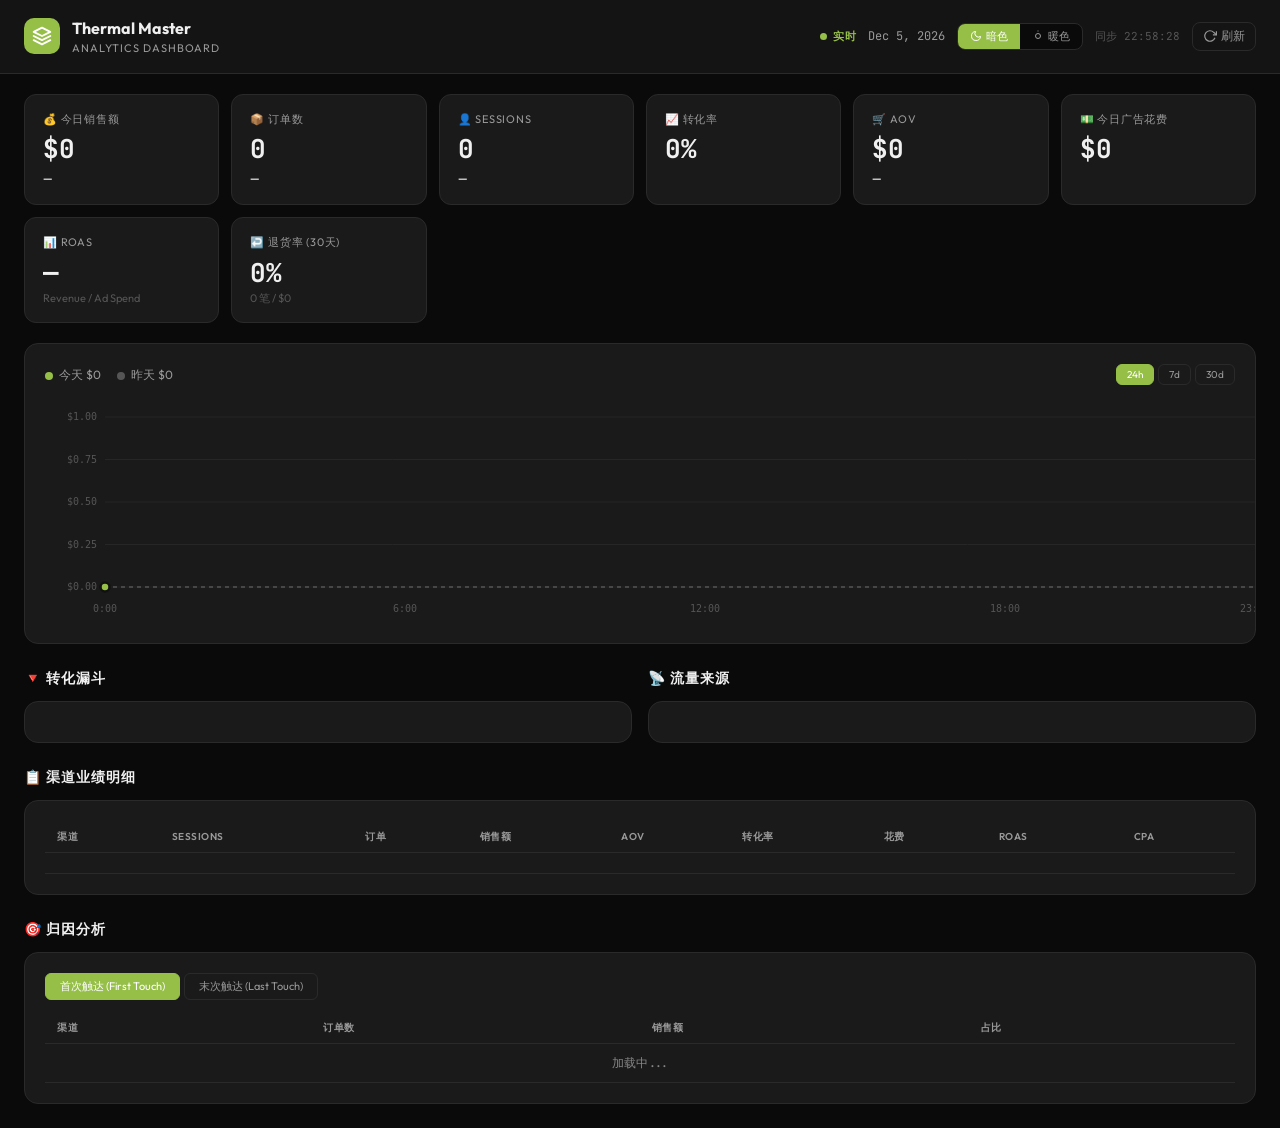
==== index.html @ 24738389 "Update index.html" ====
<!DOCTYPE html>
<html lang="zh-CN">
<head>
<meta charset="UTF-8">
<meta name="viewport" content="width=device-width, initial-scale=1.0">
<title>Thermal Master · 数据看板</title>
<meta name="description" content="Shopify Analytics Dashboard for Thermal Master">
<link rel="icon" href="data:image/svg+xml,<svg xmlns='http://www.w3.org/2000/svg' viewBox='0 0 32 32'><rect width='32' height='32' rx='8' fill='%2396bf48'/><text x='16' y='22' text-anchor='middle' fill='white' font-size='18' font-family='sans-serif'>T</text></svg>">
<link href="https://fonts.googleapis.com/css2?family=Outfit:wght@400;500;600;700;800&family=JetBrains+Mono:wght@500;600&display=swap" rel="stylesheet">
<style>
/* ============================================
   CSS Variables — Dark / Warm Themes
   ============================================ */
:root {
  --font-display: 'Outfit', sans-serif;
  --font-mono: 'JetBrains Mono', monospace;
}

[data-theme="dark"] {
  --bg-primary: #0a0a0a;
  --bg-secondary: #141414;
  --bg-card: #1a1a1a;
  --bg-card-hover: #222;
  --border: #2a2a2a;
  --text-primary: #f0f0f0;
  --text-secondary: #999;
  --text-tertiary: #555;
  --accent: #96bf48;
  --accent-bg: rgba(150,191,72,0.12);
  --red: #ef4444;
  --red-bg: rgba(239,68,68,0.12);
  --orange: #f59e0b;
  --orange-bg: rgba(245,158,11,0.12);
  --blue: #3b82f6;
  --blue-bg: rgba(59,130,246,0.12);
  --purple: #8b5cf6;
}

[data-theme="warm"] {
  --bg-primary: #faf7f2;
  --bg-secondary: #f3efe8;
  --bg-card: #ffffff;
  --bg-card-hover: #faf7f2;
  --border: #e8e0d4;
  --text-primary: #2d2418;
  --text-secondary: #8a7e6f;
  --text-tertiary: #bdb2a2;
  --accent: #7a9a3a;
  --accent-bg: rgba(122,154,58,0.10);
  --red: #c0392b;
  --red-bg: rgba(192,57,43,0.08);
  --orange: #d4780a;
  --orange-bg: rgba(212,120,10,0.08);
  --blue: #2e6bc4;
  --blue-bg: rgba(46,107,196,0.08);
  --purple: #7c3aed;
}

/* ============================================
   Base
   ============================================ */
*, *::before, *::after { box-sizing: border-box; margin: 0; padding: 0; }
body {
  font-family: var(--font-display);
  background: var(--bg-primary);
  color: var(--text-primary);
  line-height: 1.5;
  min-height: 100vh;
}

.container { max-width: 1280px; margin: 0 auto; padding: 0 24px; }

/* ============================================
   Header
   ============================================ */
.header {
  display: flex; align-items: center; justify-content: space-between;
  padding: 16px 24px;
  border-bottom: 1px solid var(--border);
  background: var(--bg-secondary);
  position: sticky; top: 0; z-index: 100;
}
.header-left { display: flex; align-items: center; gap: 12px; }
.logo {
  width: 36px; height: 36px; border-radius: 10px;
  background: var(--accent); display: flex; align-items: center; justify-content: center;
  color: #fff;
}
.header-title { font-size: 16px; font-weight: 700; }
.header-sub { font-size: 11px; color: var(--text-secondary); letter-spacing: 1px; text-transform: uppercase; }
.header-right { display: flex; align-items: center; gap: 12px; }

.live-indicator { display: flex; align-items: center; gap: 6px; }
.live-dot {
  width: 7px; height: 7px; border-radius: 50%; background: var(--accent);
  animation: pulse-dot 2s infinite;
}
@keyframes pulse-dot { 0%, 100% { opacity: 1; } 50% { opacity: 0.3; } }
.live-text { font-size: 11px; color: var(--accent); font-weight: 600; text-transform: uppercase; letter-spacing: 0.5px; }

.date-display { font-size: 12px; color: var(--text-secondary); font-family: var(--font-mono); }

.theme-switch { display: flex; background: var(--bg-primary); border-radius: 8px; overflow: hidden; border: 1px solid var(--border); }
.theme-btn {
  font-size: 11px; padding: 5px 12px; border: none; background: transparent;
  color: var(--text-secondary); cursor: pointer; display: flex; align-items: center; gap: 4px;
  font-family: var(--font-display); transition: all 0.2s;
}
.theme-btn.active { background: var(--accent); color: #fff; }

.sync-info { font-size: 11px; color: var(--text-tertiary); font-family: var(--font-mono); }
.refresh-btn {
  background: none; border: 1px solid var(--border); border-radius: 8px;
  color: var(--text-secondary); cursor: pointer; padding: 5px 10px; font-size: 12px;
  display: flex; align-items: center; gap: 4px; font-family: var(--font-display);
}
.refresh-btn:hover { border-color: var(--accent); color: var(--accent); }

/* ============================================
   KPI Cards
   ============================================ */
.kpi-grid {
  display: grid;
  grid-template-columns: repeat(auto-fill, minmax(180px, 1fr));
  gap: 12px;
  padding: 20px 0;
}
.kpi-card {
  background: var(--bg-card); border: 1px solid var(--border);
  border-radius: 12px; padding: 16px 18px;
  transition: border-color 0.2s;
}
.kpi-card:hover { border-color: var(--accent); }
.kpi-label { font-size: 11px; color: var(--text-secondary); text-transform: uppercase; letter-spacing: 0.8px; margin-bottom: 6px; }
.kpi-value { font-size: 26px; font-weight: 700; font-family: var(--font-mono); line-height: 1.2; }
.kpi-delta { font-size: 11px; font-weight: 600; margin-top: 4px; display: inline-block; }
.kpi-delta.up { color: var(--accent); }
.kpi-delta.up::before { content: '▲ '; font-size: 8px; }
.kpi-delta.down { color: var(--red); }
.kpi-delta.down::before { content: '▼ '; font-size: 8px; }
.kpi-sub { font-size: 11px; color: var(--text-tertiary); margin-top: 2px; }

/* Color-coded KPI values */
.kpi-value.good { color: var(--accent); }
.kpi-value.warn { color: var(--orange); }
.kpi-value.bad { color: var(--red); }

/* ============================================
   Section Panels
   ============================================ */
.section { margin-bottom: 24px; }
.section-header {
  display: flex; align-items: center; justify-content: space-between;
  margin-bottom: 12px;
}
.section-title { font-size: 14px; font-weight: 700; text-transform: uppercase; letter-spacing: 1px; }

.panel {
  background: var(--bg-card); border: 1px solid var(--border);
  border-radius: 14px; padding: 20px; overflow: hidden;
}

/* ============================================
   Chart Area
   ============================================ */
.chart-header { display: flex; align-items: center; justify-content: space-between; margin-bottom: 12px; }
.chart-legend { display: flex; gap: 16px; }
.chart-legend span { font-size: 12px; color: var(--text-secondary); }
.chart-legend .dot { display: inline-block; width: 8px; height: 8px; border-radius: 50%; margin-right: 6px; vertical-align: middle; }
.chart-legend .dot-today { background: var(--accent); }
.chart-legend .dot-yday { background: var(--text-tertiary); }

.chip-group { display: flex; gap: 4px; }
.chip {
  font-size: 10px; padding: 3px 10px; border-radius: 6px;
  border: 1px solid var(--border); background: transparent;
  color: var(--text-secondary); cursor: pointer; font-family: var(--font-display);
}
.chip.active { background: var(--accent); color: #fff; border-color: var(--accent); }

/* ============================================
   Funnel
   ============================================ */
.funnel-step { display: flex; align-items: center; gap: 12px; margin-bottom: 10px; }
.funnel-label { min-width: 90px; font-size: 12px; color: var(--text-secondary); text-align: right; }
.funnel-bar-wrap { flex: 1; height: 24px; background: var(--bg-secondary); border-radius: 6px; overflow: hidden; }
.funnel-bar { height: 100%; background: var(--accent); border-radius: 6px; transition: width 0.6s ease; min-width: 2%; }
.funnel-stats { display: flex; gap: 8px; min-width: 130px; font-size: 12px; }
.funnel-count { font-weight: 600; font-family: var(--font-mono); }
.funnel-pct { color: var(--text-secondary); }

/* ============================================
   Traffic / Channel Visualization
   ============================================ */
.traffic-row { display: flex; align-items: center; gap: 8px; margin-bottom: 8px; }
.traffic-dot { width: 10px; height: 10px; border-radius: 3px; flex-shrink: 0; }
.traffic-name { min-width: 100px; font-size: 12px; }
.traffic-bar-wrap { flex: 1; height: 16px; background: var(--bg-secondary); border-radius: 4px; overflow: hidden; }
.traffic-bar { height: 100%; border-radius: 4px; transition: width 0.5s ease; }
.traffic-pct { font-size: 12px; font-family: var(--font-mono); color: var(--text-secondary); min-width: 45px; text-align: right; }

/* ============================================
   Channel Table (with ROAS/CPA cols)
   ============================================ */
.table-scroll { overflow-x: auto; }
.data-table { width: 100%; border-collapse: collapse; font-size: 12px; }
.data-table th {
  text-align: left; padding: 8px 12px; font-weight: 600;
  color: var(--text-secondary); border-bottom: 1px solid var(--border);
  font-size: 10px; text-transform: uppercase; letter-spacing: 0.5px;
  white-space: nowrap;
}
.data-table td {
  padding: 10px 12px; border-bottom: 1px solid var(--border);
  font-family: var(--font-mono); white-space: nowrap;
}
.data-table tr:hover { background: var(--bg-card-hover); }
.data-table td.good { color: var(--accent); font-weight: 600; }
.data-table td.warn { color: var(--orange); font-weight: 600; }
.data-table td.bad { color: var(--red); font-weight: 600; }

/* ============================================
   Attribution Tabs
   ============================================ */
.attr-tabs { display: flex; gap: 4px; margin-bottom: 12px; }
.attr-tab-btn {
  font-size: 11px; padding: 5px 14px; border-radius: 6px;
  border: 1px solid var(--border); background: transparent;
  color: var(--text-secondary); cursor: pointer; font-family: var(--font-display);
}
.attr-tab-btn.active { background: var(--accent); color: #fff; border-color: var(--accent); }
.attr-tab-panel { display: none; }
.attr-tab-panel:first-of-type { display: block; }

/* ============================================
   Channel Spend Mini List (in KPI area)
   ============================================ */
.spend-row { display: flex; justify-content: space-between; padding: 3px 0; font-size: 11px; }
.spend-channel { color: var(--text-secondary); }
.spend-amount { font-family: var(--font-mono); font-weight: 600; }

/* ============================================
   Two-Column Layout
   ============================================ */
.grid-2 { display: grid; grid-template-columns: 1fr 1fr; gap: 16px; }
@media (max-width: 768px) {
  .grid-2 { grid-template-columns: 1fr; }
  .kpi-grid { grid-template-columns: repeat(2, 1fr); }
}

/* ============================================
   Loading
   ============================================ */
.loading-placeholder {
  height: 60px; background: var(--bg-secondary); border-radius: 8px;
  animation: shimmer 1.5s infinite;
}
@keyframes shimmer {
  0% { opacity: 0.5; }
  50% { opacity: 0.8; }
  100% { opacity: 0.5; }
}
</style>
</head>
<body data-theme="dark">

<!-- ============================================
     Header
     ============================================ -->
<header class="header">
  <div class="header-left">
    <div class="logo">
      <svg width="20" height="20" viewBox="0 0 24 24" fill="none" stroke="currentColor" stroke-width="2.2" stroke-linecap="round" stroke-linejoin="round"><path d="M12 2L2 7l10 5 10-5-10-5z"/><path d="M2 17l10 5 10-5"/><path d="M2 12l10 5 10-5"/></svg>
    </div>
    <div>
      <div class="header-title">Thermal Master</div>
      <div class="header-sub">Analytics Dashboard</div>
    </div>
  </div>
  <div class="header-right">
    <div class="live-indicator">
      <span class="live-dot"></span>
      <span class="live-text">实时</span>
    </div>
    <div class="date-display" id="dateDisplay"></div>
    <div class="theme-switch">
      <button class="theme-btn active" data-t="dark" onclick="setTheme('dark')">
        <svg width="12" height="12" viewBox="0 0 24 24" fill="none" stroke="currentColor" stroke-width="2"><path d="M21 12.79A9 9 0 1 1 11.21 3 7 7 0 0 0 21 12.79z"/></svg>
        暗色
      </button>
      <button class="theme-btn" data-t="warm" onclick="setTheme('warm')">
        <svg width="12" height="12" viewBox="0 0 24 24" fill="none" stroke="currentColor" stroke-width="2"><circle cx="12" cy="12" r="5"/><line x1="12" y1="1" x2="12" y2="3"/></svg>
        暖色
      </button>
    </div>
    <span class="sync-info">同步 <span id="lastSync">--:--</span></span>
    <button class="refresh-btn" onclick="refreshDashboard()">
      <svg class="refresh-icon" width="14" height="14" viewBox="0 0 24 24" fill="none" stroke="currentColor" stroke-width="2"><polyline points="23 4 23 10 17 10"/><path d="M20.49 15a9 9 0 1 1-2.12-9.36L23 10"/></svg>
      刷新
    </button>
  </div>
</header>

<div class="container">

  <!-- ============================================
       KPI Cards — Row 1: Core Metrics
       ============================================ -->
  <div class="kpi-grid">
    <div class="kpi-card">
      <div class="kpi-label">💰 今日销售额</div>
      <div class="kpi-value" id="kpiRevenue">$0</div>
      <div class="kpi-delta" id="kpiRevenueDelta">—</div>
    </div>
    <div class="kpi-card">
      <div class="kpi-label">📦 订单数</div>
      <div class="kpi-value" id="kpiOrders">0</div>
      <div class="kpi-delta" id="kpiOrdersDelta">—</div>
    </div>
    <div class="kpi-card">
      <div class="kpi-label">👤 Sessions</div>
      <div class="kpi-value" id="kpiSessions">0</div>
      <div class="kpi-delta" id="kpiSessionsDelta">—</div>
    </div>
    <div class="kpi-card">
      <div class="kpi-label">📈 转化率</div>
      <div class="kpi-value" id="kpiCR">0%</div>
    </div>
    <div class="kpi-card">
      <div class="kpi-label">🛒 AOV</div>
      <div class="kpi-value" id="kpiAOV">$0</div>
      <div class="kpi-delta" id="kpiAOVDelta">—</div>
    </div>

    <!-- New: Ad Spend -->
    <div class="kpi-card">
      <div class="kpi-label">💵 今日广告花费</div>
      <div class="kpi-value" id="kpiAdSpend">$0</div>
      <div id="channelSpendList" style="margin-top: 8px;"></div>
    </div>

    <!-- New: ROAS -->
    <div class="kpi-card">
      <div class="kpi-label">📊 ROAS</div>
      <div class="kpi-value" id="kpiROAS">—</div>
      <div class="kpi-sub">Revenue / Ad Spend</div>
    </div>

    <!-- New: Refund Rate -->
    <div class="kpi-card">
      <div class="kpi-label">↩️ 退货率 (30天)</div>
      <div class="kpi-value" id="kpiRefundRate">0%</div>
      <div class="kpi-sub" id="kpiRefundCount">0 笔 / $0</div>
    </div>
  </div>

  <!-- ============================================
       Sales Chart
       ============================================ -->
  <div class="section">
    <div class="panel">
      <div class="chart-header">
        <div class="chart-legend">
          <span><span class="dot dot-today"></span><span id="legendToday">今天 $0</span></span>
          <span><span class="dot dot-yday"></span><span id="legendYday">昨天 $0</span></span>
        </div>
        <div class="chip-group">
          <button class="chip active" onclick="setChartRange(this,'24h')">24h</button>
          <button class="chip" onclick="setChartRange(this,'7d')">7d</button>
          <button class="chip" onclick="setChartRange(this,'30d')">30d</button>
        </div>
      </div>
      <canvas id="salesChart"></canvas>
    </div>
  </div>

  <!-- ============================================
       Funnel + Traffic (side by side)
       ============================================ -->
  <div class="grid-2">
    <!-- Funnel -->
    <div class="section">
      <div class="section-header">
        <div class="section-title">🔻 转化漏斗</div>
      </div>
      <div class="panel">
        <div id="funnelBars">
          <div class="loading-placeholder"></div>
        </div>
      </div>
    </div>

    <!-- Traffic Sources -->
    <div class="section">
      <div class="section-header">
        <div class="section-title">📡 流量来源</div>
      </div>
      <div class="panel">
        <div id="trafficDonut">
          <div class="loading-placeholder"></div>
        </div>
      </div>
    </div>
  </div>

  <!-- ============================================
       Channel Performance Table (with ROAS / CPA)
       ============================================ -->
  <div class="section">
    <div class="section-header">
      <div class="section-title">📋 渠道业绩明细</div>
    </div>
    <div class="panel">
      <div class="table-scroll">
        <table class="data-table">
          <thead>
            <tr>
              <th>渠道</th>
              <th>Sessions</th>
              <th>订单</th>
              <th>销售额</th>
              <th>AOV</th>
              <th>转化率</th>
              <th>花费</th>
              <th>ROAS</th>
              <th>CPA</th>
            </tr>
          </thead>
          <tbody id="channelTableBody">
            <tr><td colspan="9"><div class="loading-placeholder"></div></td></tr>
          </tbody>
        </table>
      </div>
    </div>
  </div>

  <!-- ============================================
       Attribution Analysis (First / Last Touch)
       ============================================ -->
  <div class="section">
    <div class="section-header">
      <div class="section-title">🎯 归因分析</div>
    </div>
    <div class="panel">
      <div class="attr-tabs">
        <button class="attr-tab-btn active" onclick="switchAttrTab(this,'first')">首次触达 (First Touch)</button>
        <button class="attr-tab-btn" onclick="switchAttrTab(this,'last')">末次触达 (Last Touch)</button>
      </div>

      <div id="attrPanel_first" class="attr-tab-panel" style="display:block;">
        <table class="data-table">
          <thead>
            <tr><th>渠道</th><th>订单数</th><th>销售额</th><th>占比</th></tr>
          </thead>
          <tbody id="firstTouchBody">
            <tr><td colspan="4" style="text-align:center;opacity:0.5">加载中...</td></tr>
          </tbody>
        </table>
      </div>

      <div id="attrPanel_last" class="attr-tab-panel">
        <table class="data-table">
          <thead>
            <tr><th>渠道</th><th>订单数</th><th>销售额</th><th>占比</th></tr>
          </thead>
          <tbody id="lastTouchBody">
            <tr><td colspan="4" style="text-align:center;opacity:0.5">加载中...</td></tr>
          </tbody>
        </table>
      </div>
    </div>
  </div>

</div><!-- /.container -->

<script src="app.js"></script>
</body>
</html>
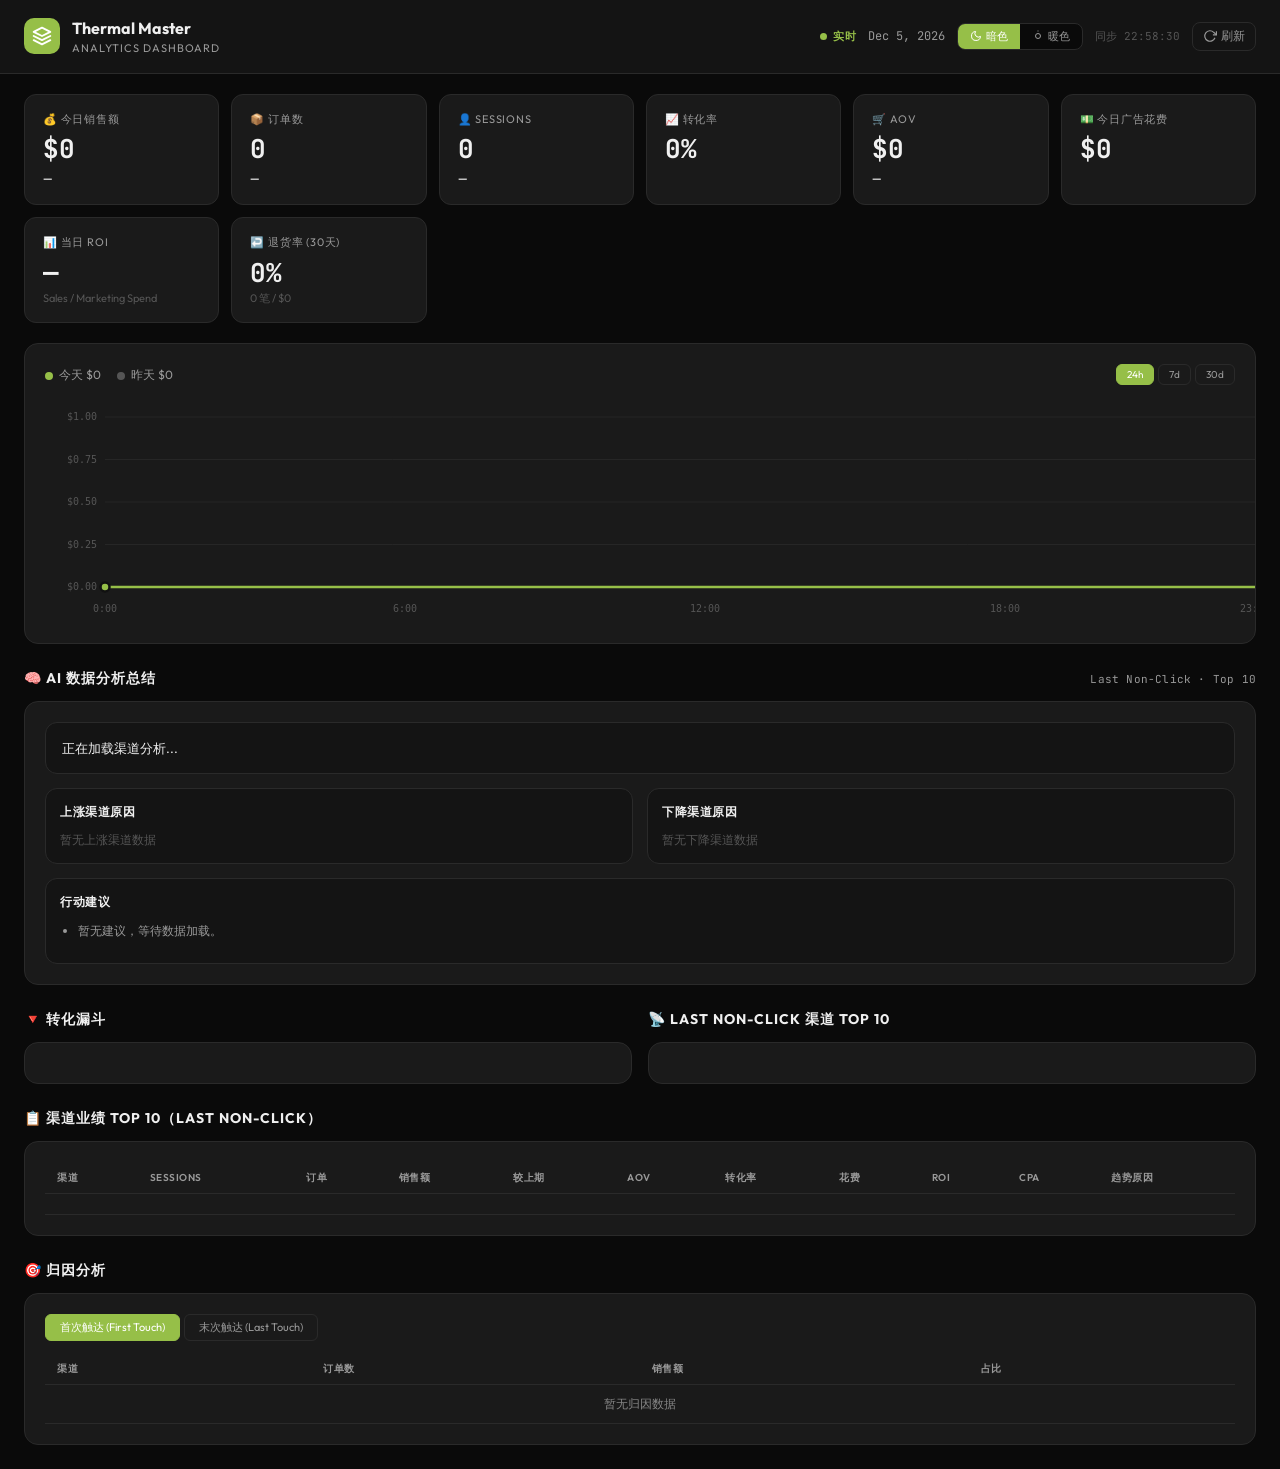
==== commit cc3edc3c: "523 Updated various sections for AI analysis and KPI display, including translations and layout adju" ====
--- a/index.html
+++ b/index.html
@@ -248,6 +248,107 @@
   .kpi-grid { grid-template-columns: repeat(2, 1fr); }
 }
 
+
+/* ============================================
+   AI Analysis Panel
+   ============================================ */
+.section-note {
+  font-size: 11px;
+  color: var(--text-secondary);
+  font-family: var(--font-mono);
+  letter-spacing: 0.2px;
+}
+.analysis-summary {
+  padding: 14px 16px;
+  border: 1px solid var(--border);
+  border-radius: 12px;
+  background: var(--bg-secondary);
+  color: var(--text-primary);
+  font-size: 13px;
+  line-height: 1.7;
+  margin-bottom: 14px;
+}
+.analysis-grid {
+  display: grid;
+  grid-template-columns: 1fr 1fr;
+  gap: 14px;
+  margin-bottom: 14px;
+}
+.analysis-card {
+  border: 1px solid var(--border);
+  background: var(--bg-secondary);
+  border-radius: 12px;
+  padding: 14px;
+}
+.analysis-title {
+  font-size: 12px;
+  font-weight: 700;
+  color: var(--text-primary);
+  margin-bottom: 10px;
+  text-transform: uppercase;
+  letter-spacing: 0.6px;
+}
+.analysis-list {
+  display: flex;
+  flex-direction: column;
+  gap: 10px;
+}
+.analysis-item {
+  border-left: 3px solid var(--border);
+  padding-left: 10px;
+}
+.analysis-item.up { border-left-color: var(--accent); }
+.analysis-item.down { border-left-color: var(--red); }
+.analysis-item-head {
+  display: flex;
+  align-items: center;
+  justify-content: space-between;
+  gap: 8px;
+  margin-bottom: 4px;
+}
+.analysis-channel {
+  font-size: 13px;
+  font-weight: 700;
+}
+.analysis-change {
+  font-family: var(--font-mono);
+  font-size: 12px;
+  font-weight: 700;
+}
+.analysis-change.up { color: var(--accent); }
+.analysis-change.down { color: var(--red); }
+.analysis-detail {
+  font-size: 12px;
+  color: var(--text-secondary);
+  line-height: 1.6;
+}
+.analysis-actions {
+  border: 1px solid var(--border);
+  background: var(--bg-secondary);
+  border-radius: 12px;
+  padding: 14px;
+}
+.analysis-actions ul {
+  padding-left: 18px;
+}
+.analysis-actions li {
+  margin-bottom: 8px;
+  font-size: 12px;
+  color: var(--text-secondary);
+  line-height: 1.6;
+}
+.analysis-empty {
+  color: var(--text-tertiary);
+  font-size: 12px;
+}
+.delta-up { color: var(--accent); font-weight: 700; }
+.delta-down { color: var(--red); font-weight: 700; }
+.delta-flat { color: var(--text-secondary); }
+
+@media (max-width: 768px) {
+  .analysis-grid { grid-template-columns: 1fr; }
+}
+
 /* ============================================
    Loading
    ============================================ */
@@ -341,9 +442,9 @@
 
     <!-- New: ROAS -->
     <div class="kpi-card">
-      <div class="kpi-label">📊 ROAS</div>
+      <div class="kpi-label">📊 当日 ROI</div>
       <div class="kpi-value" id="kpiROAS">—</div>
-      <div class="kpi-sub">Revenue / Ad Spend</div>
+      <div class="kpi-sub">Sales / Marketing Spend</div>
     </div>
 
     <!-- New: Refund Rate -->
@@ -375,6 +476,42 @@
   </div>
 
   <!-- ============================================
+       AI Data Analysis
+       ============================================ -->
+  <div class="section" id="aiAnalysisSection">
+    <div class="section-header">
+      <div class="section-title">🧠 AI 数据分析总结</div>
+      <div class="section-note" id="analysisModel">Last Non-Click · Top 10</div>
+    </div>
+    <div class="panel">
+      <div class="analysis-summary" id="aiSummaryText">正在加载渠道分析...</div>
+
+      <div class="analysis-grid">
+        <div class="analysis-card">
+          <div class="analysis-title">上涨渠道原因</div>
+          <div class="analysis-list" id="aiRisingList">
+            <div class="analysis-empty">暂无上涨渠道数据</div>
+          </div>
+        </div>
+
+        <div class="analysis-card">
+          <div class="analysis-title">下降渠道原因</div>
+          <div class="analysis-list" id="aiFallingList">
+            <div class="analysis-empty">暂无下降渠道数据</div>
+          </div>
+        </div>
+      </div>
+
+      <div class="analysis-actions">
+        <div class="analysis-title">行动建议</div>
+        <ul id="aiActionList">
+          <li>暂无建议，等待数据加载。</li>
+        </ul>
+      </div>
+    </div>
+  </div>
+
+  <!-- ============================================
        Funnel + Traffic (side by side)
        ============================================ -->
   <div class="grid-2">
@@ -393,7 +530,7 @@
     <!-- Traffic Sources -->
     <div class="section">
       <div class="section-header">
-        <div class="section-title">📡 流量来源</div>
+        <div class="section-title">📡 Last Non-Click 渠道 Top 10</div>
       </div>
       <div class="panel">
         <div id="trafficDonut">
@@ -408,7 +545,7 @@
        ============================================ -->
   <div class="section">
     <div class="section-header">
-      <div class="section-title">📋 渠道业绩明细</div>
+      <div class="section-title">📋 渠道业绩 Top 10（Last Non-Click）</div>
     </div>
     <div class="panel">
       <div class="table-scroll">
@@ -419,15 +556,17 @@
               <th>Sessions</th>
               <th>订单</th>
               <th>销售额</th>
+              <th>较上期</th>
               <th>AOV</th>
               <th>转化率</th>
               <th>花费</th>
-              <th>ROAS</th>
+              <th>ROI</th>
               <th>CPA</th>
+              <th>趋势原因</th>
             </tr>
           </thead>
           <tbody id="channelTableBody">
-            <tr><td colspan="9"><div class="loading-placeholder"></div></td></tr>
+            <tr><td colspan="11"><div class="loading-placeholder"></div></td></tr>
           </tbody>
         </table>
       </div>
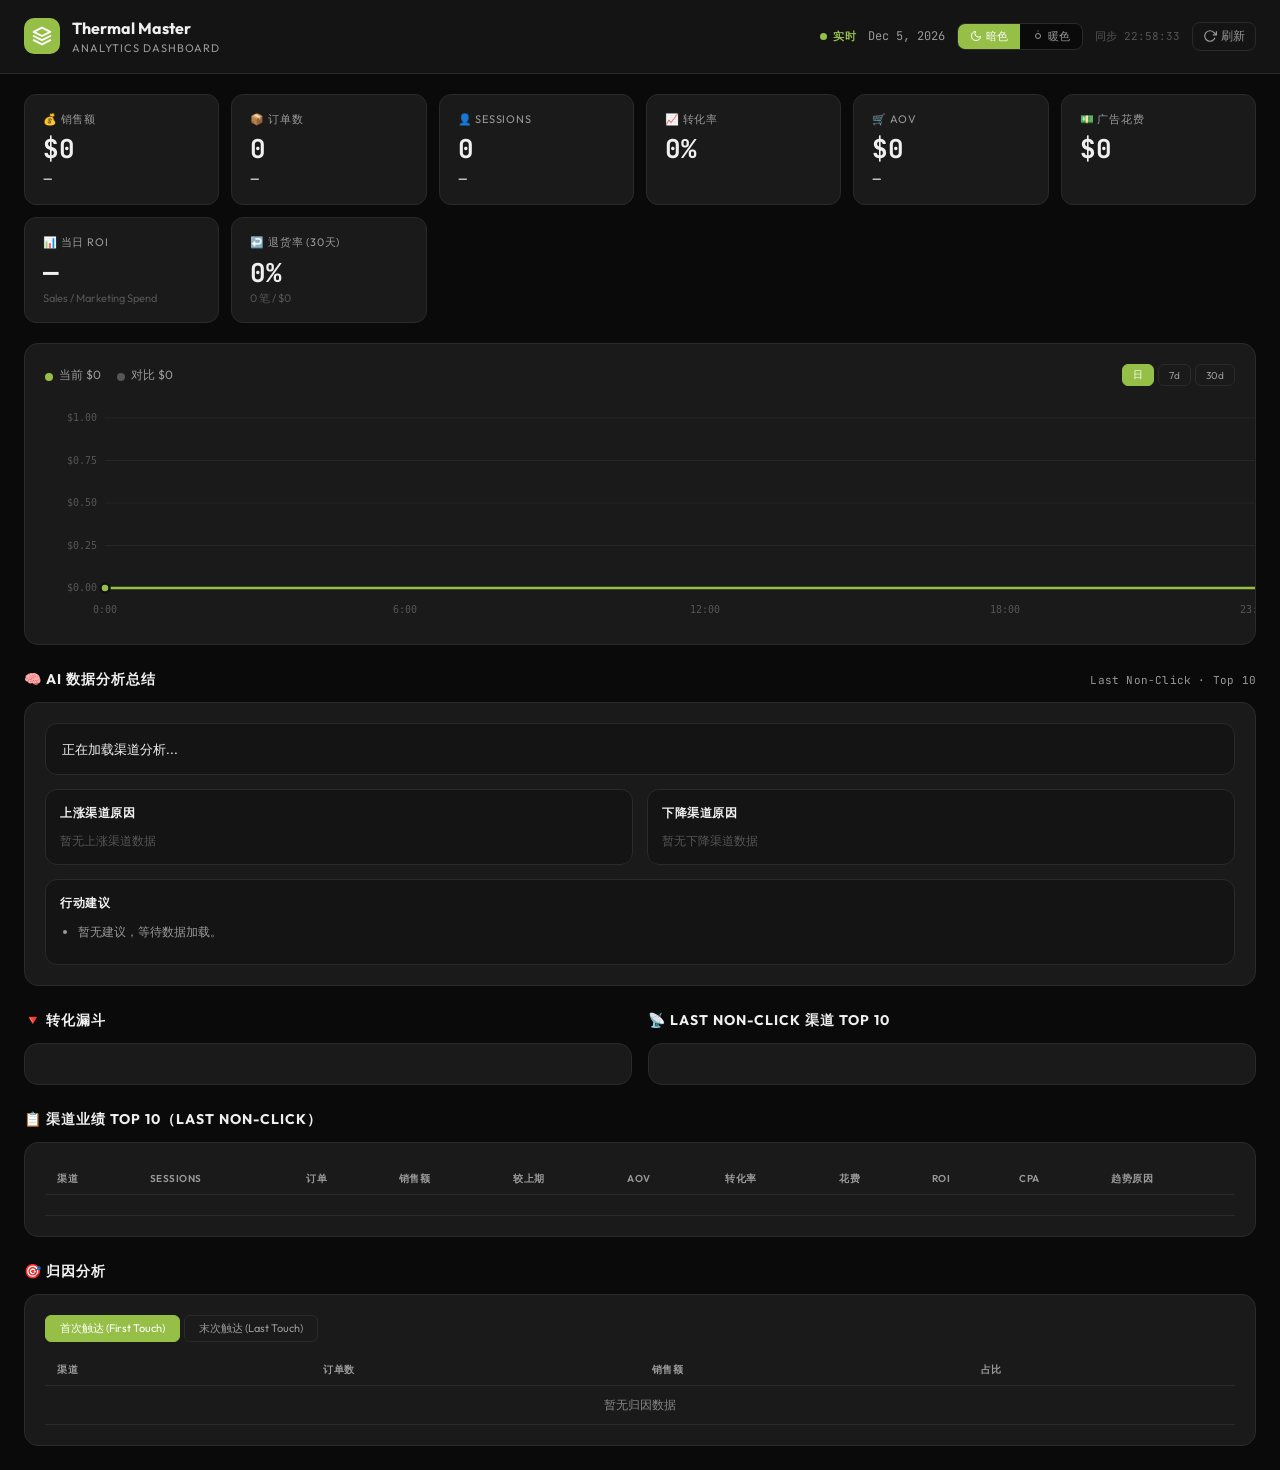
==== commit 207dd1fb: "fix dashboard default data date" ====
--- a/index.html
+++ b/index.html
@@ -409,7 +409,7 @@
        ============================================ -->
   <div class="kpi-grid">
     <div class="kpi-card">
-      <div class="kpi-label">💰 今日销售额</div>
+      <div class="kpi-label">💰 销售额</div>
       <div class="kpi-value" id="kpiRevenue">$0</div>
       <div class="kpi-delta" id="kpiRevenueDelta">—</div>
     </div>
@@ -435,7 +435,7 @@
 
     <!-- New: Ad Spend -->
     <div class="kpi-card">
-      <div class="kpi-label">💵 今日广告花费</div>
+      <div class="kpi-label">💵 广告花费</div>
       <div class="kpi-value" id="kpiAdSpend">$0</div>
       <div id="channelSpendList" style="margin-top: 8px;"></div>
     </div>
@@ -462,11 +462,11 @@
     <div class="panel">
       <div class="chart-header">
         <div class="chart-legend">
-          <span><span class="dot dot-today"></span><span id="legendToday">今天 $0</span></span>
-          <span><span class="dot dot-yday"></span><span id="legendYday">昨天 $0</span></span>
+          <span><span class="dot dot-today"></span><span id="legendToday">当前 $0</span></span>
+          <span><span class="dot dot-yday"></span><span id="legendYday">对比 $0</span></span>
         </div>
         <div class="chip-group">
-          <button class="chip active" onclick="setChartRange(this,'24h')">24h</button>
+          <button class="chip active" onclick="setChartRange(this,'24h')">日</button>
           <button class="chip" onclick="setChartRange(this,'7d')">7d</button>
           <button class="chip" onclick="setChartRange(this,'30d')">30d</button>
         </div>
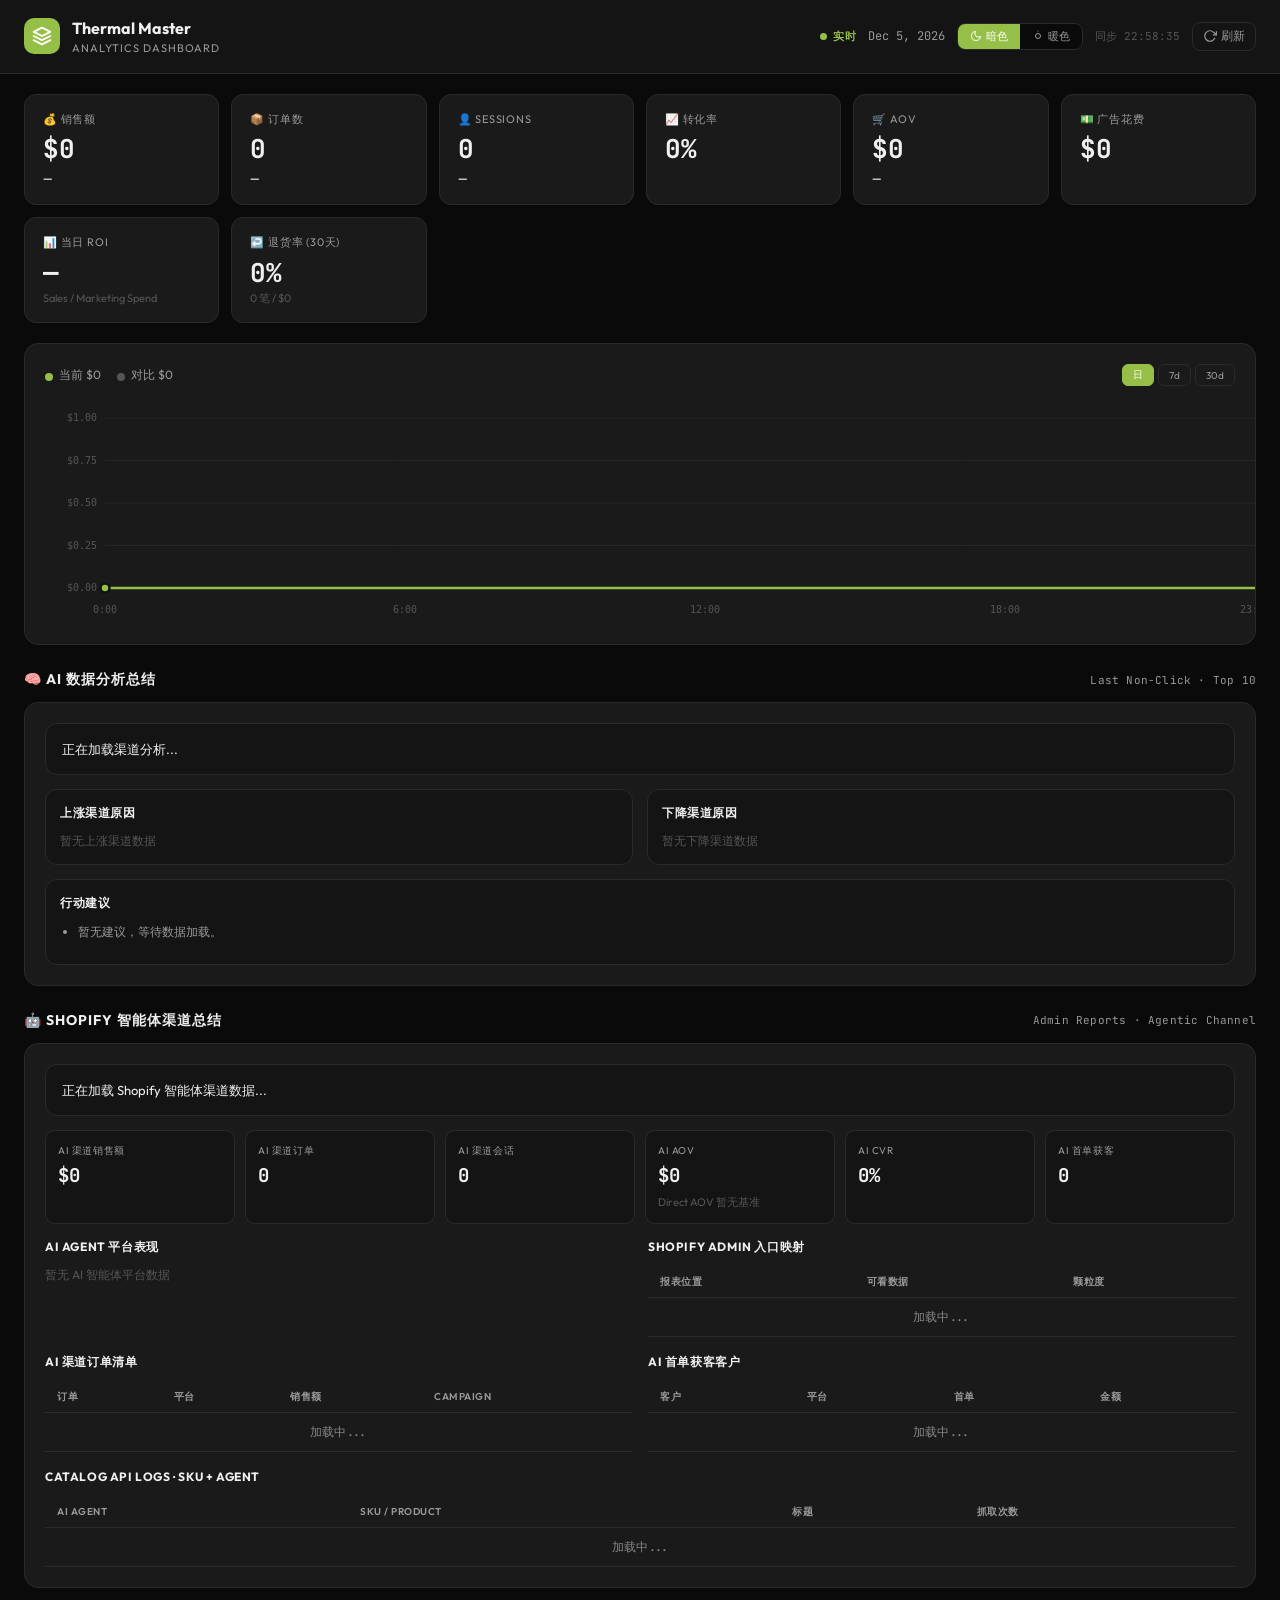
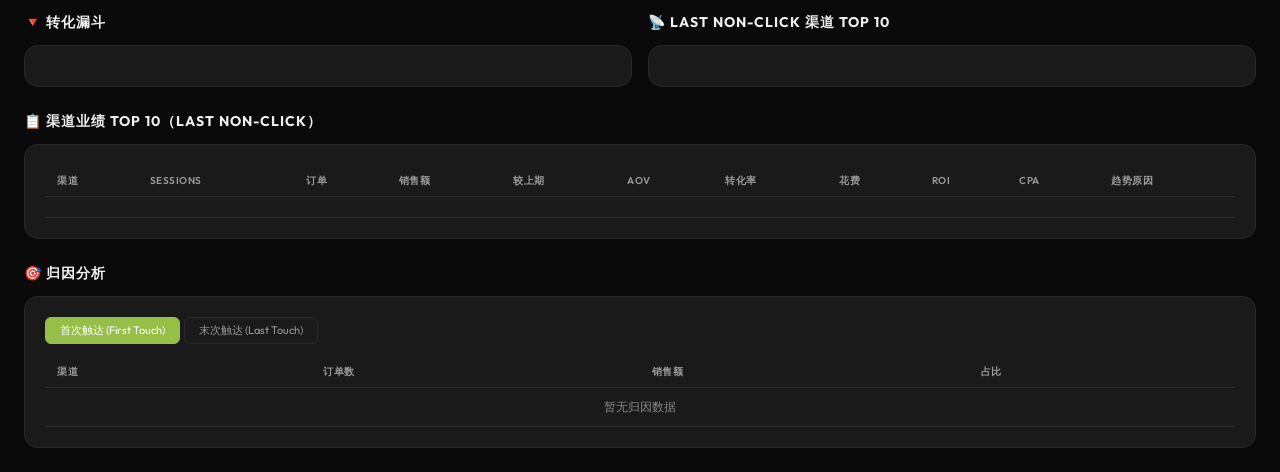
==== commit f9b07d2b: "add shopify agentic summary section" ====
--- a/index.html
+++ b/index.html
@@ -341,6 +341,51 @@
   color: var(--text-tertiary);
   font-size: 12px;
 }
+.agentic-kpi-grid {
+  display: grid;
+  grid-template-columns: repeat(auto-fit, minmax(140px, 1fr));
+  gap: 10px;
+  margin-bottom: 14px;
+}
+.agentic-kpi {
+  border: 1px solid var(--border);
+  background: var(--bg-secondary);
+  border-radius: 10px;
+  padding: 12px;
+}
+.agentic-kpi-label {
+  color: var(--text-secondary);
+  font-size: 10px;
+  text-transform: uppercase;
+  letter-spacing: 0.6px;
+  margin-bottom: 4px;
+}
+.agentic-kpi-value {
+  font-family: var(--font-mono);
+  font-size: 19px;
+  font-weight: 700;
+}
+.agentic-note {
+  color: var(--text-tertiary);
+  font-size: 11px;
+  margin-top: 4px;
+}
+.agentic-note.up { color: var(--accent); }
+.agentic-note.down { color: var(--red); }
+.agentic-platform-row {
+  display: flex;
+  justify-content: space-between;
+  gap: 12px;
+  padding: 9px 0;
+  border-bottom: 1px solid var(--border);
+  font-size: 12px;
+}
+.agentic-platform-row:last-child { border-bottom: 0; }
+.agentic-platform-row span {
+  display: block;
+  color: var(--text-secondary);
+  margin-top: 2px;
+}
 .delta-up { color: var(--accent); font-weight: 700; }
 .delta-down { color: var(--red); font-weight: 700; }
 .delta-flat { color: var(--text-secondary); }
@@ -507,6 +552,112 @@
         <ul id="aiActionList">
           <li>暂无建议，等待数据加载。</li>
         </ul>
+      </div>
+    </div>
+  </div>
+
+  <!-- ============================================
+       Shopify Agentic / AI Channel Summary
+       ============================================ -->
+  <div class="section" id="agenticSummarySection">
+    <div class="section-header">
+      <div class="section-title">🤖 Shopify 智能体渠道总结</div>
+      <div class="section-note">Admin Reports · Agentic Channel</div>
+    </div>
+    <div class="panel">
+      <div class="analysis-summary" id="agenticSummaryText">正在加载 Shopify 智能体渠道数据...</div>
+
+      <div class="agentic-kpi-grid">
+        <div class="agentic-kpi">
+          <div class="agentic-kpi-label">AI 渠道销售额</div>
+          <div class="agentic-kpi-value" id="agenticSales">$0</div>
+        </div>
+        <div class="agentic-kpi">
+          <div class="agentic-kpi-label">AI 渠道订单</div>
+          <div class="agentic-kpi-value" id="agenticOrders">0</div>
+        </div>
+        <div class="agentic-kpi">
+          <div class="agentic-kpi-label">AI 渠道会话</div>
+          <div class="agentic-kpi-value" id="agenticSessions">0</div>
+        </div>
+        <div class="agentic-kpi">
+          <div class="agentic-kpi-label">AI AOV</div>
+          <div class="agentic-kpi-value" id="agenticAOV">$0</div>
+          <div class="agentic-note" id="agenticAOVNote">Direct AOV 暂无基准</div>
+        </div>
+        <div class="agentic-kpi">
+          <div class="agentic-kpi-label">AI CVR</div>
+          <div class="agentic-kpi-value" id="agenticCVR">0%</div>
+        </div>
+        <div class="agentic-kpi">
+          <div class="agentic-kpi-label">AI 首单获客</div>
+          <div class="agentic-kpi-value" id="agenticCustomers">0</div>
+        </div>
+      </div>
+
+      <div class="grid-2">
+        <div>
+          <div class="analysis-title">AI Agent 平台表现</div>
+          <div id="agenticPlatformList">
+            <div class="analysis-empty">暂无 AI 智能体平台数据</div>
+          </div>
+        </div>
+        <div>
+          <div class="analysis-title">Shopify Admin 入口映射</div>
+          <div class="table-scroll">
+            <table class="data-table">
+              <thead>
+                <tr><th>报表位置</th><th>可看数据</th><th>颗粒度</th></tr>
+              </thead>
+              <tbody id="agenticReportBody">
+                <tr><td colspan="3" style="text-align:center;opacity:0.5">加载中...</td></tr>
+              </tbody>
+            </table>
+          </div>
+        </div>
+      </div>
+
+      <div class="grid-2" style="margin-top:16px;">
+        <div>
+          <div class="analysis-title">AI 渠道订单清单</div>
+          <div class="table-scroll">
+            <table class="data-table">
+              <thead>
+                <tr><th>订单</th><th>平台</th><th>销售额</th><th>Campaign</th></tr>
+              </thead>
+              <tbody id="agenticOrdersBody">
+                <tr><td colspan="4" style="text-align:center;opacity:0.5">加载中...</td></tr>
+              </tbody>
+            </table>
+          </div>
+        </div>
+        <div>
+          <div class="analysis-title">AI 首单获客客户</div>
+          <div class="table-scroll">
+            <table class="data-table">
+              <thead>
+                <tr><th>客户</th><th>平台</th><th>首单</th><th>金额</th></tr>
+              </thead>
+              <tbody id="agenticCustomersBody">
+                <tr><td colspan="4" style="text-align:center;opacity:0.5">加载中...</td></tr>
+              </tbody>
+            </table>
+          </div>
+        </div>
+      </div>
+
+      <div style="margin-top:16px;">
+        <div class="analysis-title">Catalog API logs · SKU + Agent</div>
+        <div class="table-scroll">
+          <table class="data-table">
+            <thead>
+              <tr><th>AI Agent</th><th>SKU / Product</th><th>标题</th><th>抓取次数</th></tr>
+            </thead>
+            <tbody id="agenticCatalogBody">
+              <tr><td colspan="4" style="text-align:center;opacity:0.5">加载中...</td></tr>
+            </tbody>
+          </table>
+        </div>
       </div>
     </div>
   </div>
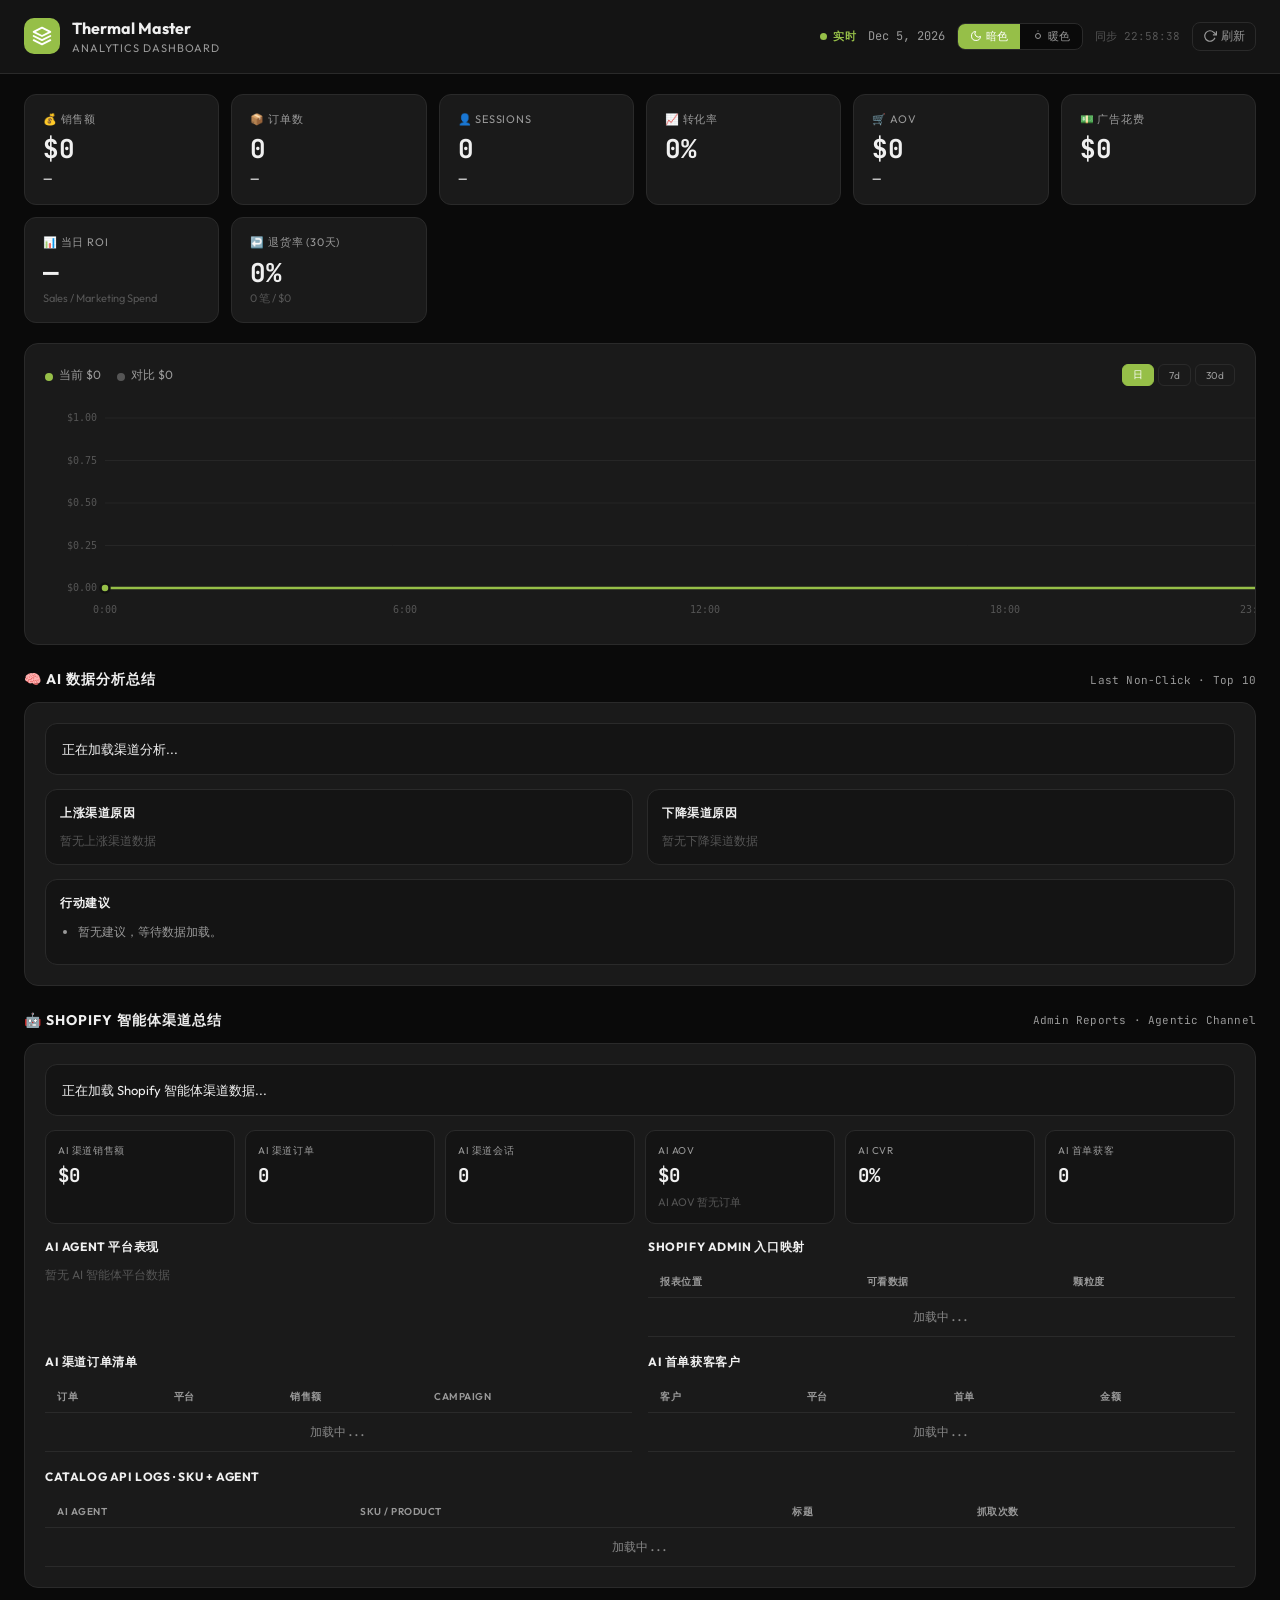
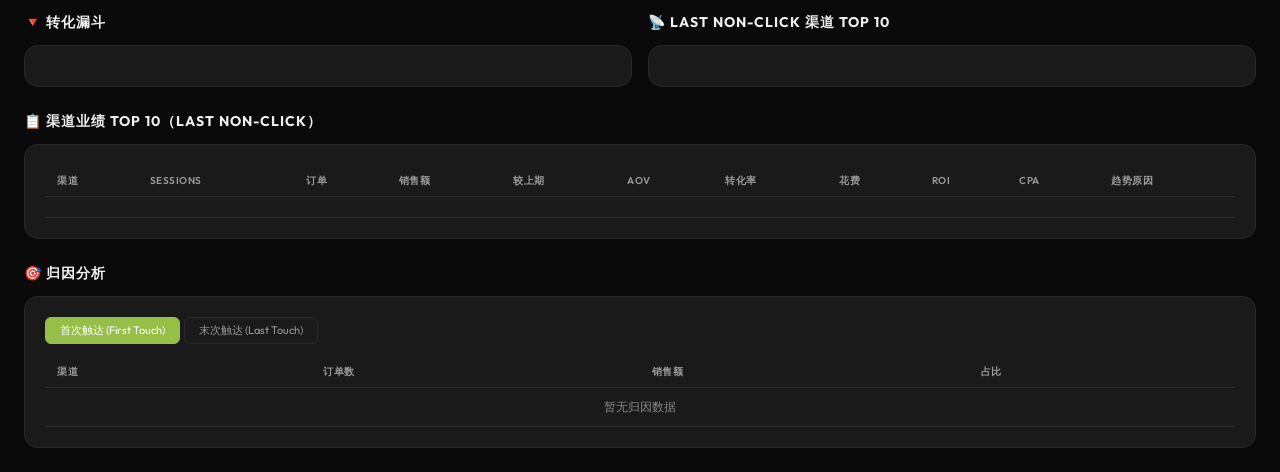
==== commit 93c00d2a: "clarify agentic aov empty state" ====
--- a/index.html
+++ b/index.html
@@ -583,7 +583,7 @@
         <div class="agentic-kpi">
           <div class="agentic-kpi-label">AI AOV</div>
           <div class="agentic-kpi-value" id="agenticAOV">$0</div>
-          <div class="agentic-note" id="agenticAOVNote">Direct AOV 暂无基准</div>
+          <div class="agentic-note" id="agenticAOVNote">AI AOV 暂无订单</div>
         </div>
         <div class="agentic-kpi">
           <div class="agentic-kpi-label">AI CVR</div>
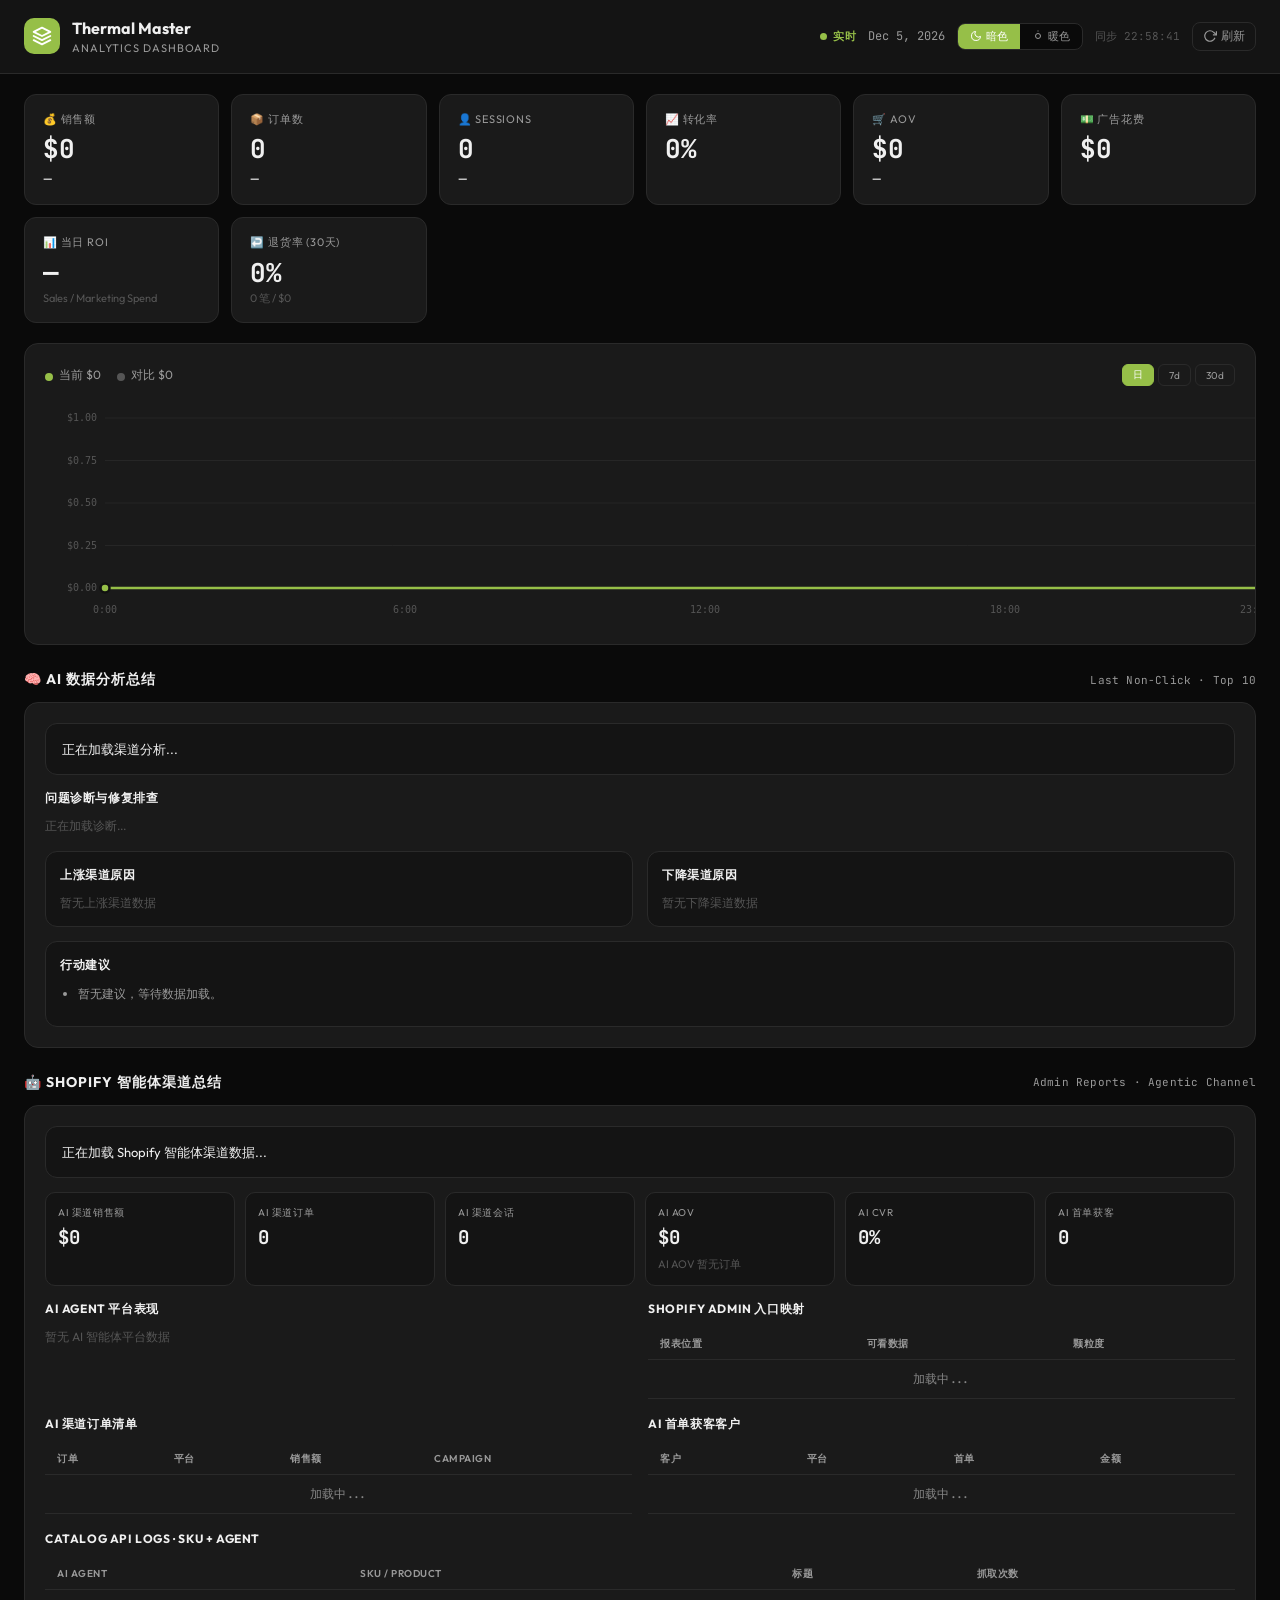
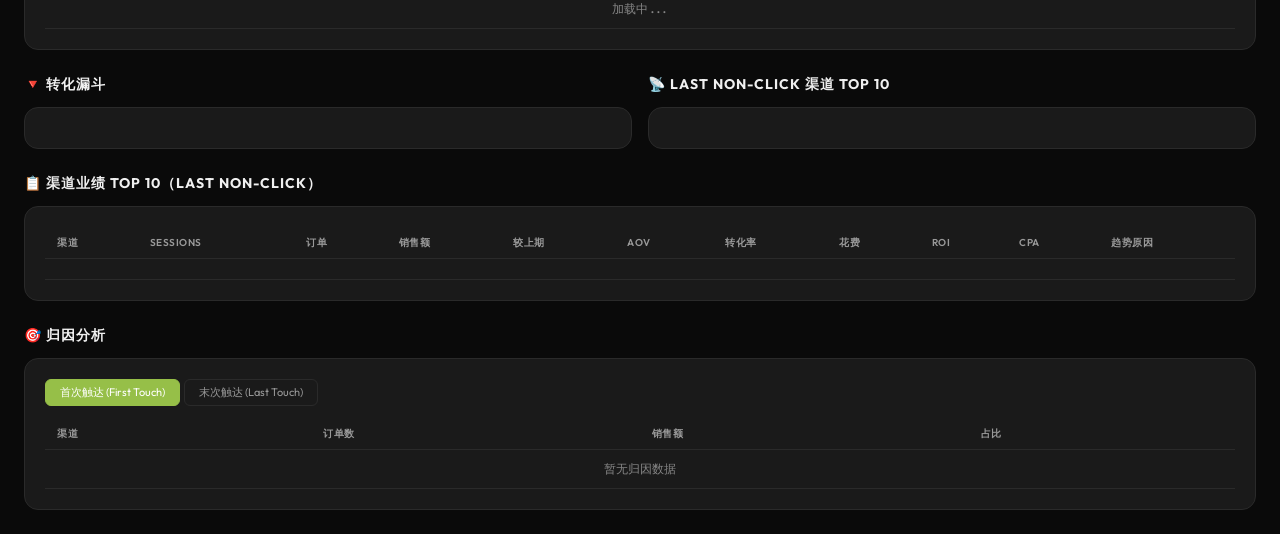
==== commit a767ac5b: "improve ai diagnostics and feishu report" ====
--- a/index.html
+++ b/index.html
@@ -337,6 +337,58 @@
   color: var(--text-secondary);
   line-height: 1.6;
 }
+.diagnostic-grid {
+  display: grid;
+  grid-template-columns: repeat(auto-fit, minmax(260px, 1fr));
+  gap: 12px;
+  margin-bottom: 16px;
+}
+.diagnostic-card {
+  border: 1px solid var(--border);
+  background: var(--bg-secondary);
+  border-radius: 10px;
+  padding: 12px;
+}
+.diagnostic-head {
+  display: flex;
+  align-items: flex-start;
+  justify-content: space-between;
+  gap: 10px;
+  margin-bottom: 8px;
+}
+.diagnostic-title {
+  font-size: 13px;
+  font-weight: 700;
+}
+.diagnostic-severity {
+  flex: 0 0 auto;
+  border-radius: 999px;
+  padding: 2px 7px;
+  font-size: 10px;
+  font-weight: 700;
+  text-transform: uppercase;
+}
+.diagnostic-severity.high {
+  color: #fff;
+  background: var(--red);
+}
+.diagnostic-severity.medium {
+  color: #111;
+  background: #f5b84b;
+}
+.diagnostic-severity.info {
+  color: #111;
+  background: var(--accent);
+}
+.diagnostic-line {
+  color: var(--text-secondary);
+  font-size: 12px;
+  line-height: 1.55;
+  margin-top: 6px;
+}
+.diagnostic-line strong {
+  color: var(--text-primary);
+}
 .analysis-empty {
   color: var(--text-tertiary);
   font-size: 12px;
@@ -530,6 +582,11 @@
     </div>
     <div class="panel">
       <div class="analysis-summary" id="aiSummaryText">正在加载渠道分析...</div>
+
+      <div class="analysis-title">问题诊断与修复排查</div>
+      <div class="diagnostic-grid" id="aiDiagnosticList">
+        <div class="analysis-empty">正在加载诊断...</div>
+      </div>
 
       <div class="analysis-grid">
         <div class="analysis-card">
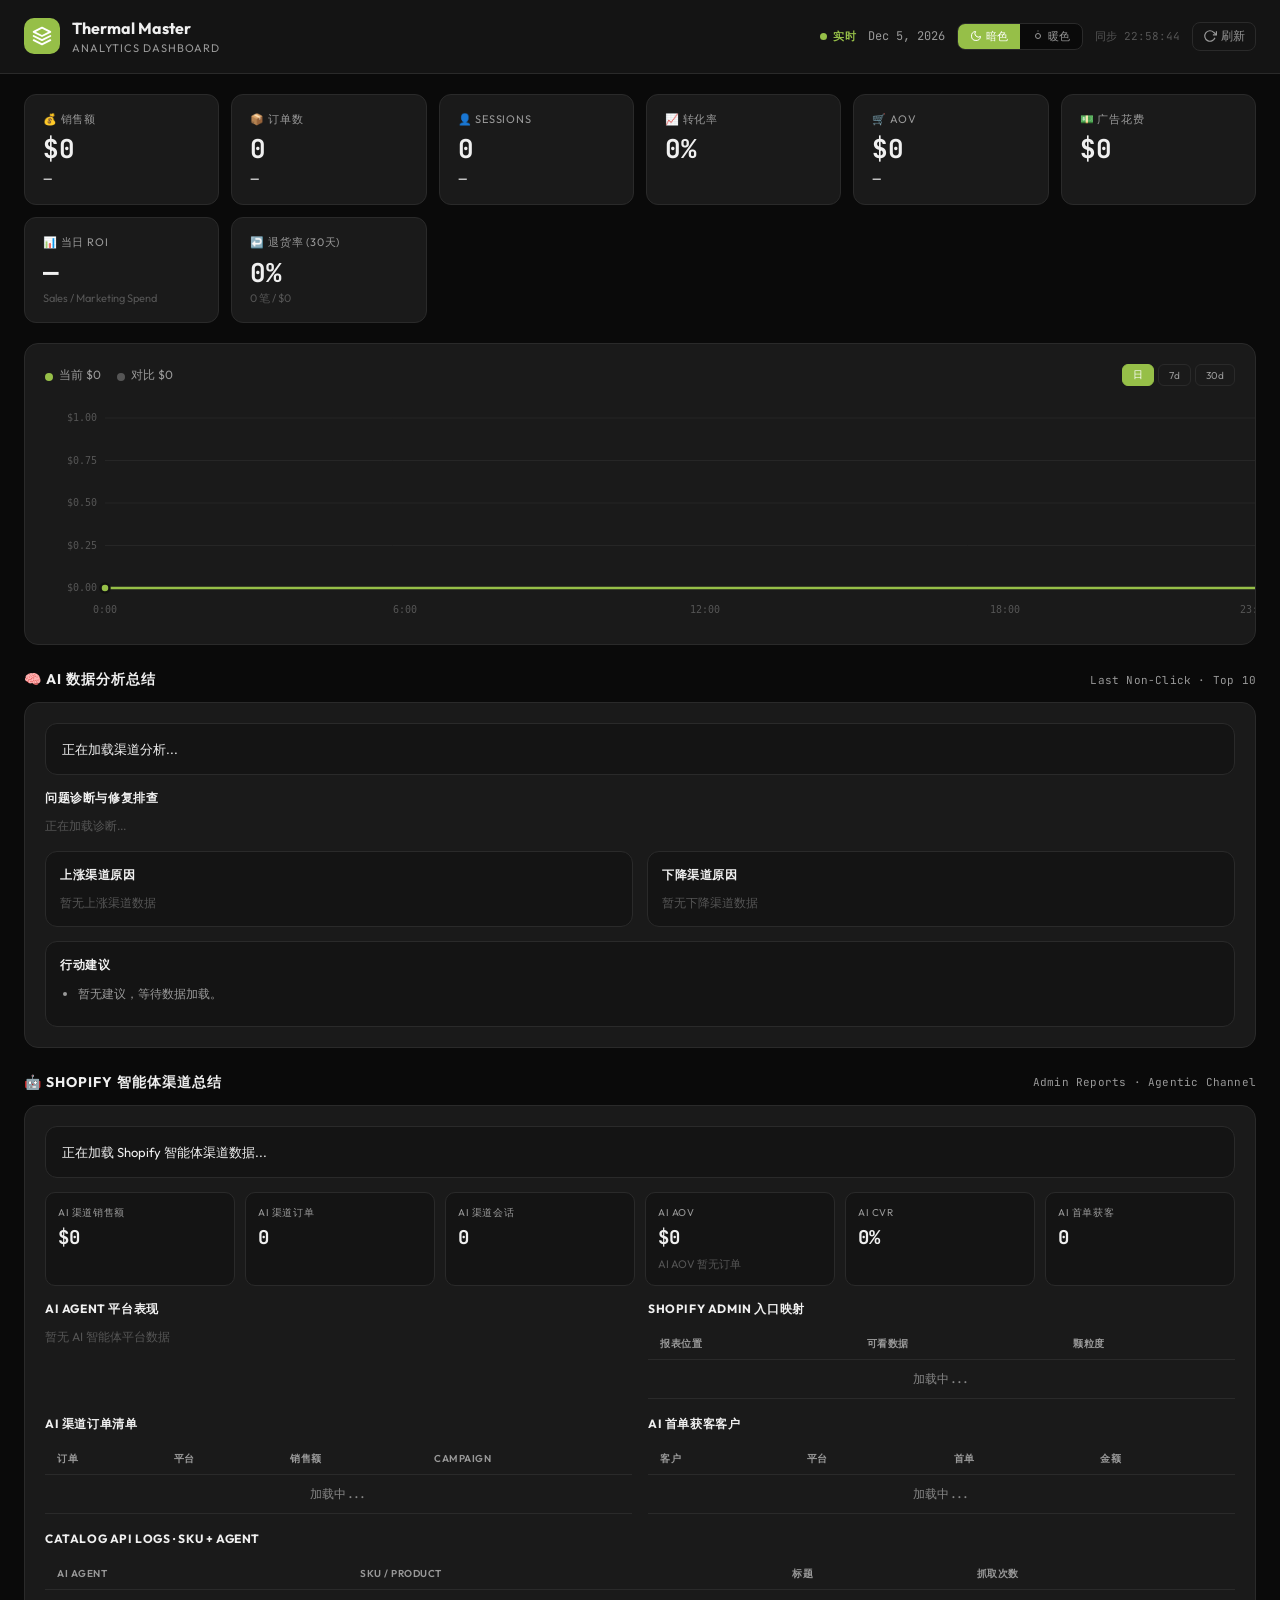
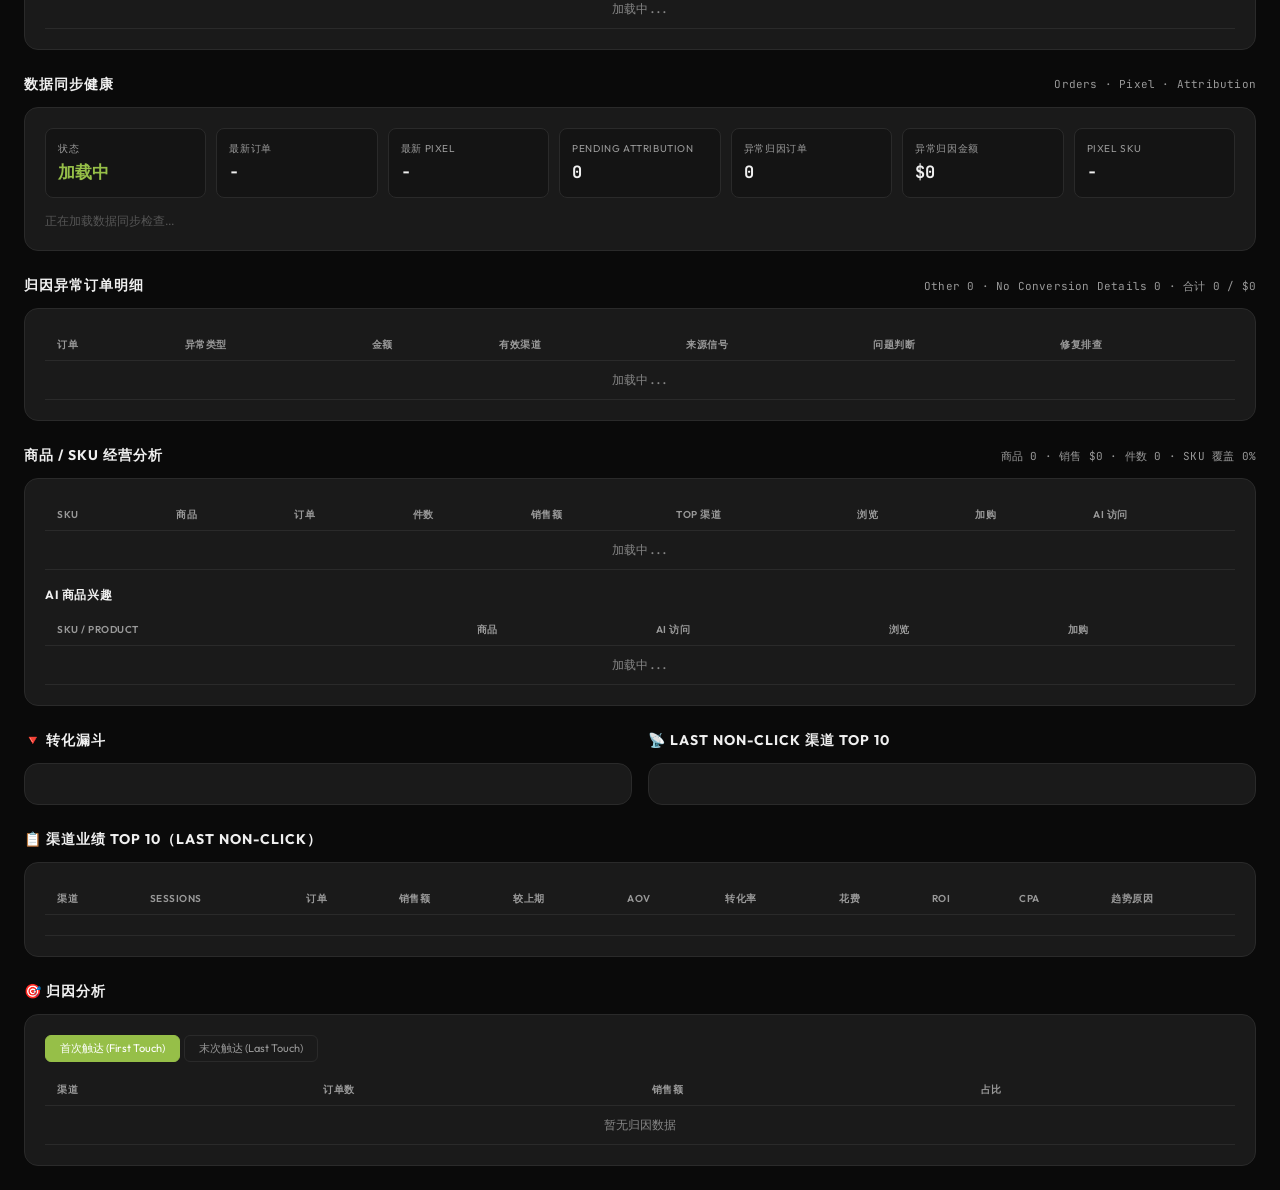
==== commit 8f5fe45c: "add sync health and sku analytics" ====
--- a/index.html
+++ b/index.html
@@ -441,6 +441,53 @@
 .delta-up { color: var(--accent); font-weight: 700; }
 .delta-down { color: var(--red); font-weight: 700; }
 .delta-flat { color: var(--text-secondary); }
+.health-grid {
+  display: grid;
+  grid-template-columns: repeat(auto-fit, minmax(150px, 1fr));
+  gap: 10px;
+  margin-bottom: 14px;
+}
+.health-card {
+  border: 1px solid var(--border);
+  background: var(--bg-secondary);
+  border-radius: 8px;
+  padding: 12px;
+}
+.health-label {
+  color: var(--text-secondary);
+  font-size: 10px;
+  text-transform: uppercase;
+  letter-spacing: 0.6px;
+  margin-bottom: 4px;
+}
+.health-value {
+  font-family: var(--font-mono);
+  font-size: 17px;
+  font-weight: 700;
+}
+.health-status.ok { color: var(--accent); }
+.health-status.watch { color: var(--orange); }
+.health-status.action_required { color: var(--red); }
+.health-check {
+  border-left: 3px solid var(--border);
+  padding: 8px 10px;
+  margin-bottom: 8px;
+  background: var(--bg-secondary);
+  border-radius: 6px;
+}
+.health-check.high { border-left-color: var(--red); }
+.health-check.medium { border-left-color: var(--orange); }
+.health-check.info { border-left-color: var(--accent); }
+.health-check strong {
+  display: block;
+  font-size: 12px;
+  margin-bottom: 3px;
+}
+.health-check span {
+  color: var(--text-secondary);
+  font-size: 12px;
+  line-height: 1.5;
+}
 
 @media (max-width: 768px) {
   .analysis-grid { grid-template-columns: 1fr; }
@@ -712,6 +759,112 @@
             </thead>
             <tbody id="agenticCatalogBody">
               <tr><td colspan="4" style="text-align:center;opacity:0.5">加载中...</td></tr>
+            </tbody>
+          </table>
+        </div>
+      </div>
+    </div>
+  </div>
+
+  <!-- ============================================
+       Data Sync Health
+       ============================================ -->
+  <div class="section" id="syncHealthSection">
+    <div class="section-header">
+      <div class="section-title">数据同步健康</div>
+      <div class="section-note">Orders · Pixel · Attribution</div>
+    </div>
+    <div class="panel">
+      <div class="health-grid">
+        <div class="health-card">
+          <div class="health-label">状态</div>
+          <div class="health-value health-status ok" id="syncHealthStatus">加载中</div>
+        </div>
+        <div class="health-card">
+          <div class="health-label">最新订单</div>
+          <div class="health-value" id="syncLatestOrder">-</div>
+        </div>
+        <div class="health-card">
+          <div class="health-label">最新 Pixel</div>
+          <div class="health-value" id="syncLatestPixel">-</div>
+        </div>
+        <div class="health-card">
+          <div class="health-label">Pending Attribution</div>
+          <div class="health-value" id="syncPendingAttribution">0</div>
+        </div>
+        <div class="health-card">
+          <div class="health-label">异常归因订单</div>
+          <div class="health-value" id="syncAnomalyOrders">0</div>
+        </div>
+        <div class="health-card">
+          <div class="health-label">异常归因金额</div>
+          <div class="health-value" id="syncAnomalyRevenue">$0</div>
+        </div>
+        <div class="health-card">
+          <div class="health-label">Pixel SKU</div>
+          <div class="health-value" id="syncSkuEnabled">-</div>
+        </div>
+      </div>
+      <div id="syncHealthChecks">
+        <div class="analysis-empty">正在加载数据同步检查...</div>
+      </div>
+    </div>
+  </div>
+
+  <!-- ============================================
+       Attribution Anomaly Orders
+       ============================================ -->
+  <div class="section" id="attributionAnomalySection">
+    <div class="section-header">
+      <div class="section-title">归因异常订单明细</div>
+      <div class="section-note">
+        Other <span id="anomalyOtherCount">0</span> · No Conversion Details <span id="anomalyNoConversionCount">0</span> · 合计 <span id="anomalyTotalOrders">0</span> / <span id="anomalyTotalRevenue">$0</span>
+      </div>
+    </div>
+    <div class="panel">
+      <div class="table-scroll">
+        <table class="data-table">
+          <thead>
+            <tr><th>订单</th><th>异常类型</th><th>金额</th><th>有效渠道</th><th>来源信号</th><th>问题判断</th><th>修复排查</th></tr>
+          </thead>
+          <tbody id="attributionAnomalyBody">
+            <tr><td colspan="7" style="text-align:center;opacity:0.5">加载中...</td></tr>
+          </tbody>
+        </table>
+      </div>
+    </div>
+  </div>
+
+  <!-- ============================================
+       Product / SKU Performance
+       ============================================ -->
+  <div class="section" id="productPerformanceSection">
+    <div class="section-header">
+      <div class="section-title">商品 / SKU 经营分析</div>
+      <div class="section-note">
+        商品 <span id="productCount">0</span> · 销售 <span id="productRevenue">$0</span> · 件数 <span id="productUnits">0</span> · SKU 覆盖 <span id="productSkuCoverage">0%</span>
+      </div>
+    </div>
+    <div class="panel">
+      <div class="table-scroll">
+        <table class="data-table">
+          <thead>
+            <tr><th>SKU</th><th>商品</th><th>订单</th><th>件数</th><th>销售额</th><th>Top 渠道</th><th>浏览</th><th>加购</th><th>AI 访问</th></tr>
+          </thead>
+          <tbody id="productPerformanceBody">
+            <tr><td colspan="9" style="text-align:center;opacity:0.5">加载中...</td></tr>
+          </tbody>
+        </table>
+      </div>
+      <div style="margin-top:16px;">
+        <div class="analysis-title">AI 商品兴趣</div>
+        <div class="table-scroll">
+          <table class="data-table">
+            <thead>
+              <tr><th>SKU / Product</th><th>商品</th><th>AI 访问</th><th>浏览</th><th>加购</th></tr>
+            </thead>
+            <tbody id="aiProductInterestBody">
+              <tr><td colspan="5" style="text-align:center;opacity:0.5">加载中...</td></tr>
             </tbody>
           </table>
         </div>
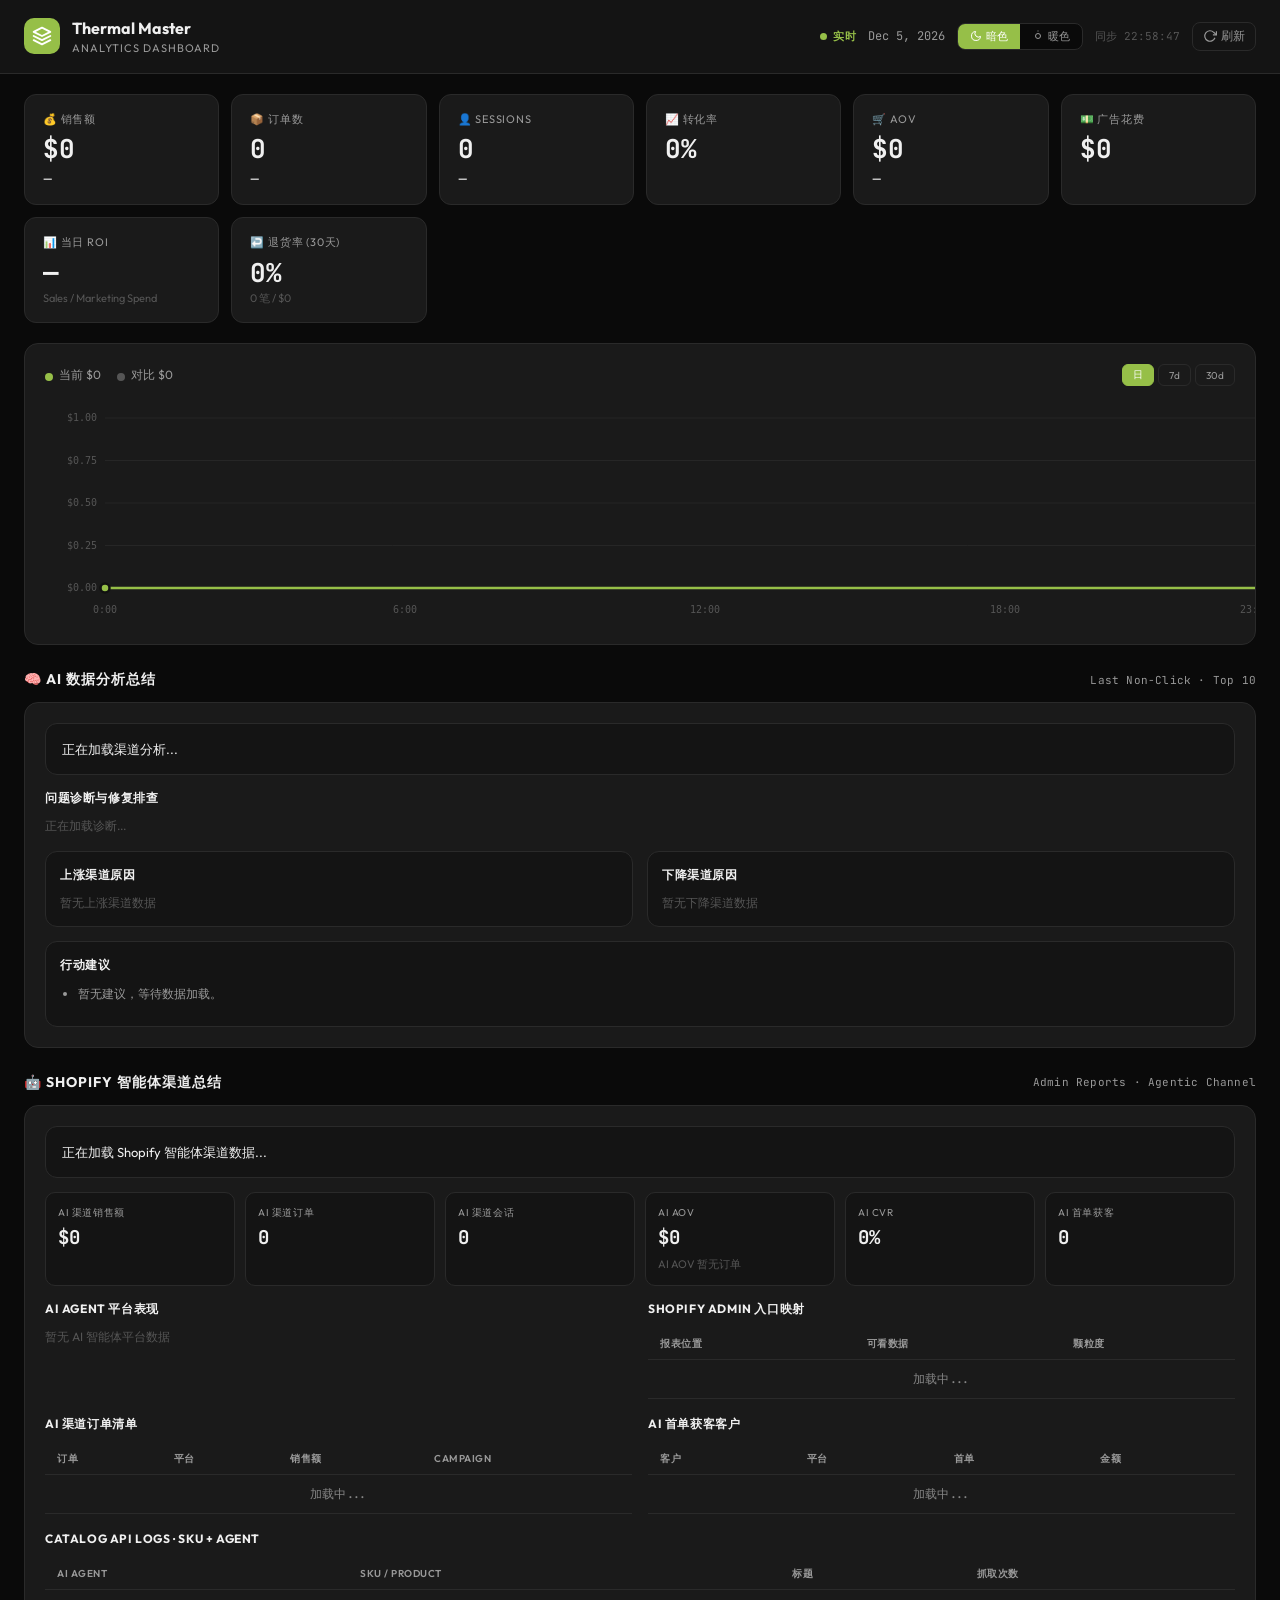
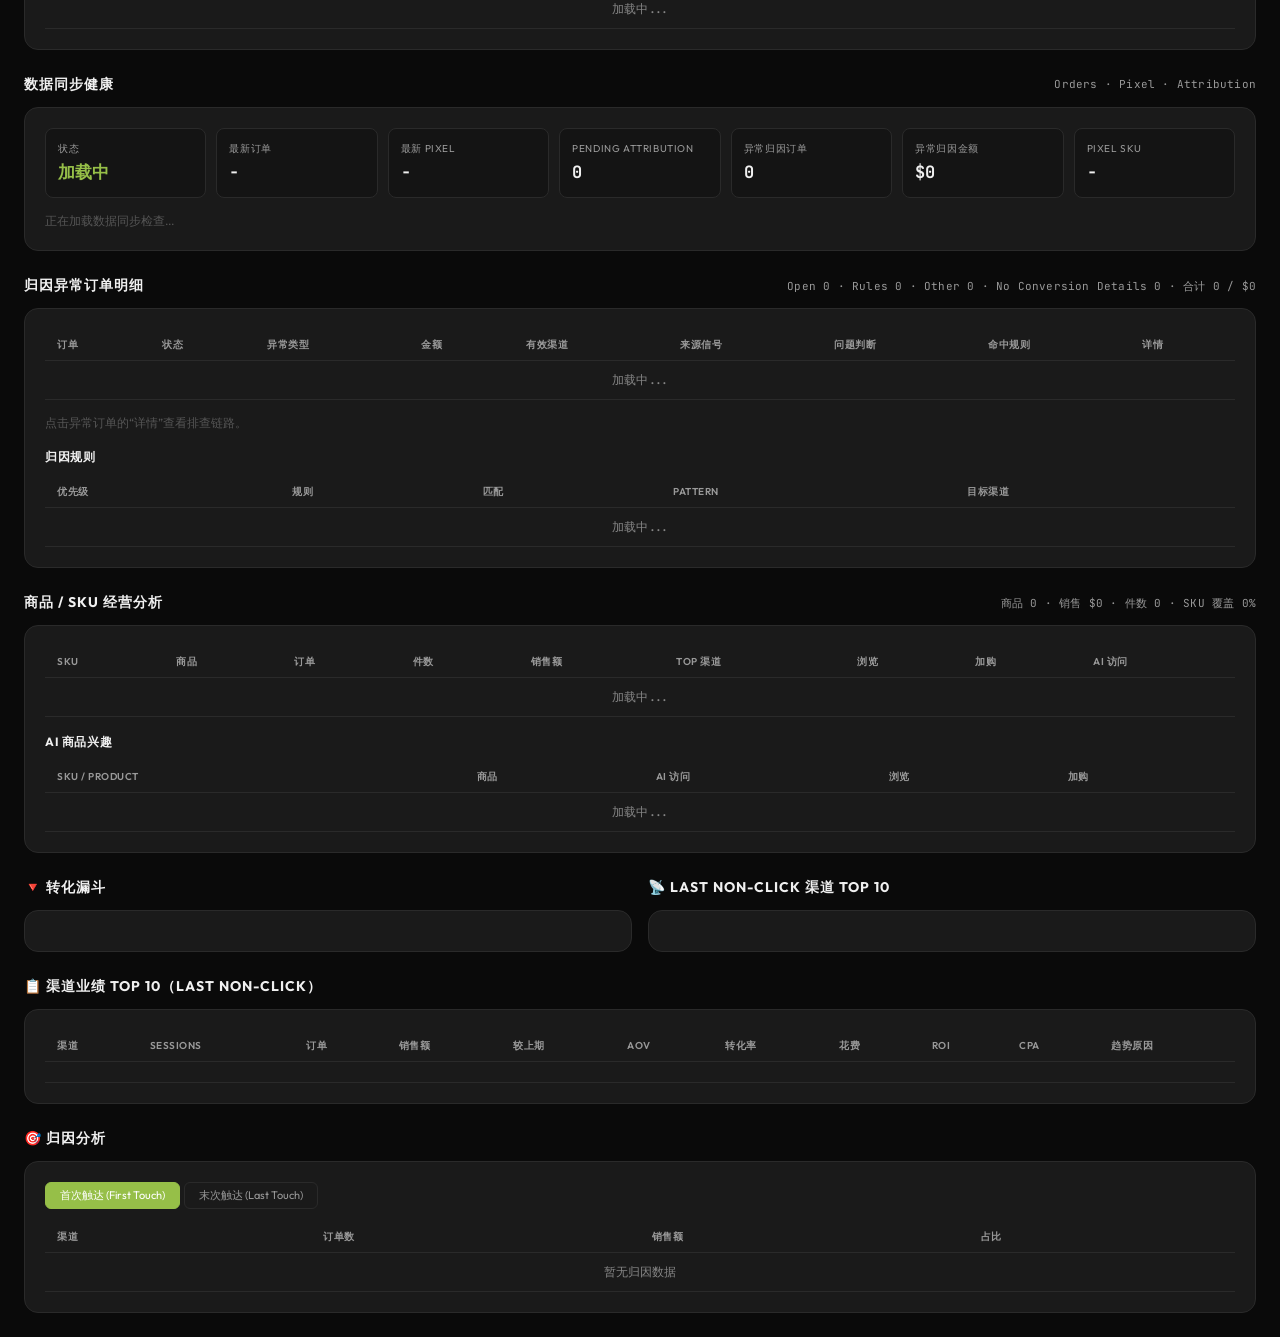
==== commit aa2995cb: "add attribution closure diagnostics" ====
--- a/index.html
+++ b/index.html
@@ -488,6 +488,23 @@
   font-size: 12px;
   line-height: 1.5;
 }
+.mini-muted {
+  color: var(--text-tertiary);
+  font-size: 10px;
+}
+.mini-btn {
+  border: 1px solid var(--border);
+  background: var(--bg-secondary);
+  color: var(--text-primary);
+  border-radius: 6px;
+  padding: 4px 8px;
+  font-size: 11px;
+  cursor: pointer;
+}
+.mini-btn:hover {
+  border-color: var(--accent);
+  color: var(--accent);
+}
 
 @media (max-width: 768px) {
   .analysis-grid { grid-template-columns: 1fr; }
@@ -818,19 +835,35 @@
     <div class="section-header">
       <div class="section-title">归因异常订单明细</div>
       <div class="section-note">
-        Other <span id="anomalyOtherCount">0</span> · No Conversion Details <span id="anomalyNoConversionCount">0</span> · 合计 <span id="anomalyTotalOrders">0</span> / <span id="anomalyTotalRevenue">$0</span>
+        Open <span id="anomalyOpenCount">0</span> · Rules <span id="anomalyRulesCount">0</span> · Other <span id="anomalyOtherCount">0</span> · No Conversion Details <span id="anomalyNoConversionCount">0</span> · 合计 <span id="anomalyTotalOrders">0</span> / <span id="anomalyTotalRevenue">$0</span>
       </div>
     </div>
     <div class="panel">
       <div class="table-scroll">
         <table class="data-table">
           <thead>
-            <tr><th>订单</th><th>异常类型</th><th>金额</th><th>有效渠道</th><th>来源信号</th><th>问题判断</th><th>修复排查</th></tr>
+            <tr><th>订单</th><th>状态</th><th>异常类型</th><th>金额</th><th>有效渠道</th><th>来源信号</th><th>问题判断</th><th>命中规则</th><th>详情</th></tr>
           </thead>
           <tbody id="attributionAnomalyBody">
-            <tr><td colspan="7" style="text-align:center;opacity:0.5">加载中...</td></tr>
+            <tr><td colspan="9" style="text-align:center;opacity:0.5">加载中...</td></tr>
           </tbody>
         </table>
+      </div>
+      <div id="orderDiagnosticsPanel" style="margin-top:14px;">
+        <div class="analysis-empty">点击异常订单的“详情”查看排查链路。</div>
+      </div>
+      <div style="margin-top:16px;">
+        <div class="analysis-title">归因规则</div>
+        <div class="table-scroll">
+          <table class="data-table">
+            <thead>
+              <tr><th>优先级</th><th>规则</th><th>匹配</th><th>Pattern</th><th>目标渠道</th></tr>
+            </thead>
+            <tbody id="attributionRuleBody">
+              <tr><td colspan="5" style="text-align:center;opacity:0.5">加载中...</td></tr>
+            </tbody>
+          </table>
+        </div>
       </div>
     </div>
   </div>
